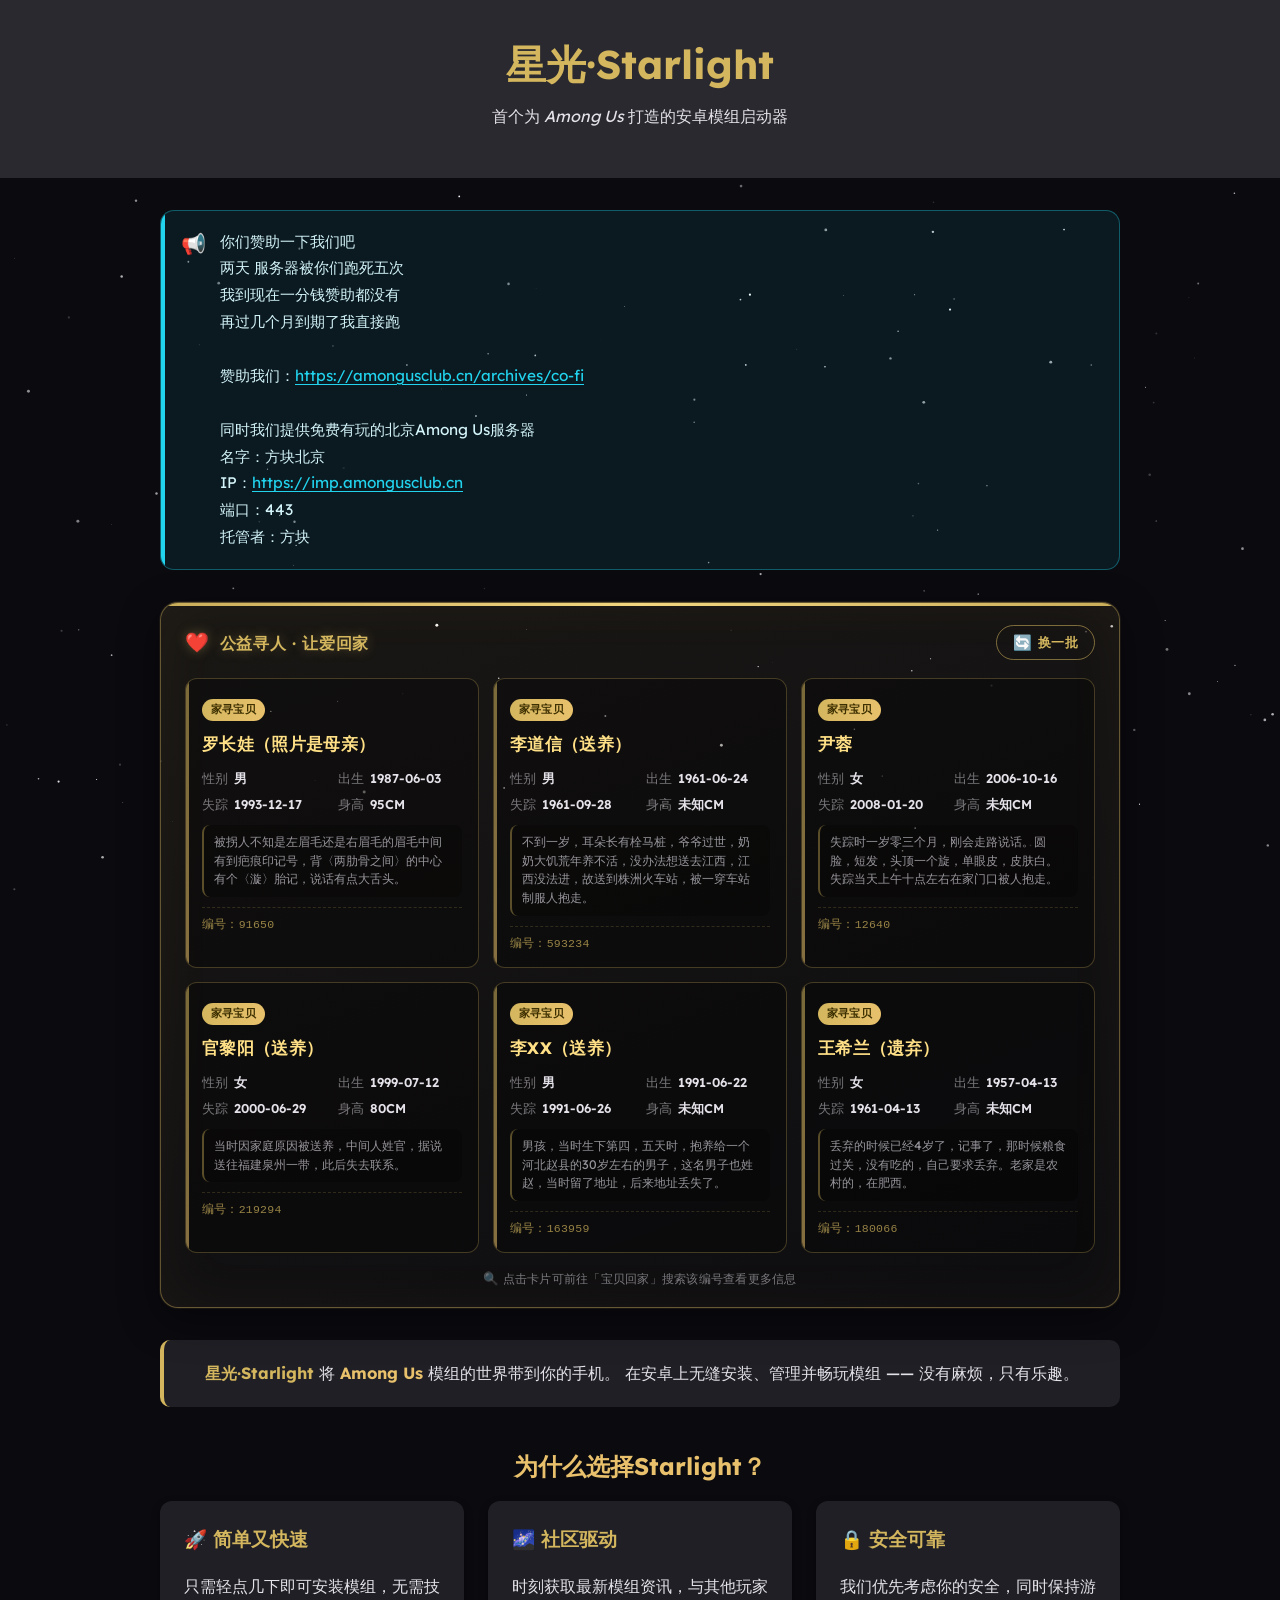
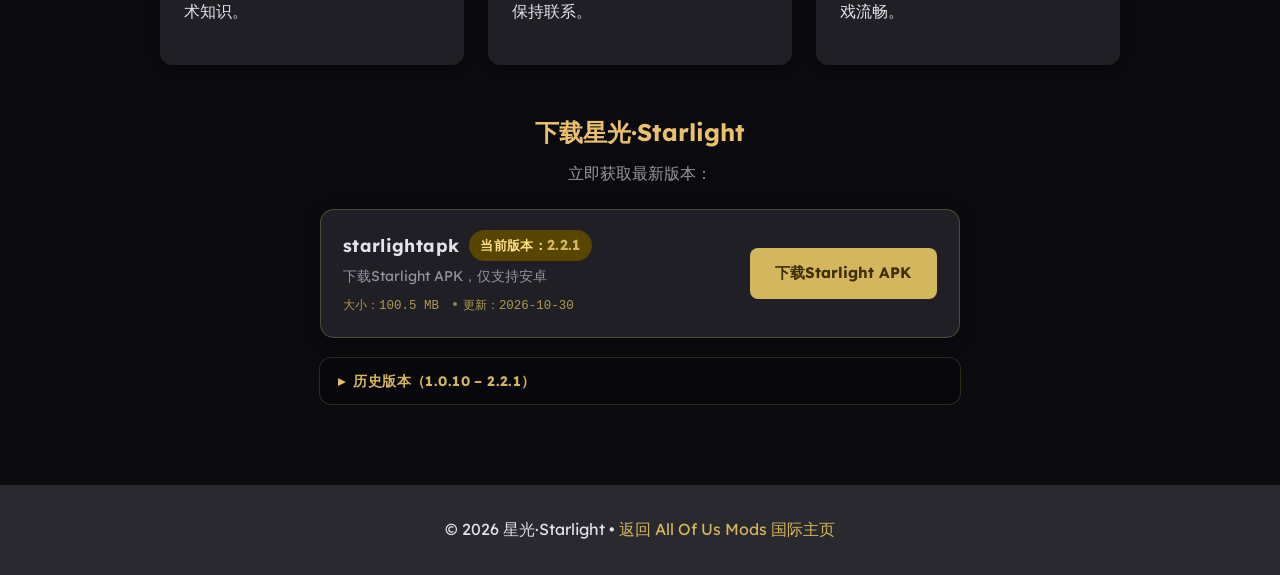
==== docs/index.html @ b29936f2 "Add Starlight CN site for GitHub Pages 静态复刻 starlight.amongusclub.cn 首页：星空背景、公告、公益寻人、 特性介绍、下载区与赞助弹窗。" ====
<!DOCTYPE html>
<html lang="zh">
<head>
<meta charset="UTF-8">
<meta name="viewport" content="width=device-width, initial-scale=1.0">
<title>星光中国·Starlight - Among Us 模组启动器</title>
<link rel="icon" type="image/png" href="favicon.png">
<link rel="stylesheet" href="starlight.css">
</head>
<body>
<canvas id="stars-canvas"></canvas>

<header class="header">
    <h1>星光·Starlight</h1>
    <p class="tagline">首个为 <em>Among Us</em> 打造的安卓模组启动器</p>
</header>

<main class="container">

    <div class="announcement announcement-info" role="status"><div class="announcement-icon">📢</div><div class="announcement-body">你们赞助一下我们吧<br />
两天 服务器被你们跑死五次<br />
我到现在一分钱赞助都没有<br />
再过几个月到期了我直接跑<br />
<br />
赞助我们：<a href="https://amongusclub.cn/archives/co-fi" target="_blank" rel="noopener">https://amongusclub.cn/archives/co-fi</a><br />
<br />
同时我们提供免费有玩的北京Among Us服务器<br />
名字：方块北京<br />
IP：<a href="https://imp.amongusclub.cn" target="_blank" rel="noopener">https://imp.amongusclub.cn</a><br />
端口：443<br />
托管者：方块</div></div>

    <!-- ===== 公益寻人启事 ===== -->
    <div class="missing-people-section">
        <div class="missing-people-head">
            <div class="missing-people-label">
                <span class="missing-people-heart">❤️</span>
                公益寻人 · 让爱回家
            </div>
            <button type="button" class="missing-refresh-btn" id="missing-refresh">
                <span class="icon">🔄</span>
                <span>换一批</span>
            </button>
        </div>
        <div class="missing-people-grid" id="missing-grid">
            <a class="missing-person-card" href="https://so.baobeihuijia.com/bbhj/search.html?keyword=91650"
               target="_blank" rel="noopener" data-id="91650">
                <div class="person-cat">家寻宝贝</div>
                <div class="person-name">罗长娃（照片是母亲）</div>
                <div class="person-rows">
                    <div class="person-row"><span>性别</span><strong>男</strong></div>
                    <div class="person-row"><span>出生</span><strong>1987-06-03</strong></div>
                    <div class="person-row"><span>失踪</span><strong>1993-12-17</strong></div>
                    <div class="person-row"><span>身高</span><strong>95CM</strong></div>
                </div>
                <div class="person-desc">被拐人不知是左眉毛还是右眉毛的眉毛中间有到疤痕印记号，背〈两肋骨之间〉的中心有个〈漩〉胎记，说话有点大舌头。</div>
                <div class="person-id">编号：91650</div>
            </a>
            <a class="missing-person-card" href="https://so.baobeihuijia.com/bbhj/search.html?keyword=593234"
               target="_blank" rel="noopener" data-id="593234">
                <div class="person-cat">家寻宝贝</div>
                <div class="person-name">李道信（送养）</div>
                <div class="person-rows">
                    <div class="person-row"><span>性别</span><strong>男</strong></div>
                    <div class="person-row"><span>出生</span><strong>1961-06-24</strong></div>
                    <div class="person-row"><span>失踪</span><strong>1961-09-28</strong></div>
                    <div class="person-row"><span>身高</span><strong>未知CM</strong></div>
                </div>
                <div class="person-desc">不到一岁，耳朵长有栓马桩，爷爷过世，奶奶大饥荒年养不活，没办法想送去江西，江西没法进，故送到株洲火车站，被一穿车站制服人抱走。</div>
                <div class="person-id">编号：593234</div>
            </a>
            <a class="missing-person-card" href="https://so.baobeihuijia.com/bbhj/search.html?keyword=12640"
               target="_blank" rel="noopener" data-id="12640">
                <div class="person-cat">家寻宝贝</div>
                <div class="person-name">尹蓉</div>
                <div class="person-rows">
                    <div class="person-row"><span>性别</span><strong>女</strong></div>
                    <div class="person-row"><span>出生</span><strong>2006-10-16</strong></div>
                    <div class="person-row"><span>失踪</span><strong>2008-01-20</strong></div>
                    <div class="person-row"><span>身高</span><strong>未知CM</strong></div>
                </div>
                <div class="person-desc">失踪时一岁零三个月，刚会走路说话。圆脸，短发，头顶一个旋，单眼皮，皮肤白。失踪当天上午十点左右在家门口被人抱走。</div>
                <div class="person-id">编号：12640</div>
            </a>
            <a class="missing-person-card" href="https://so.baobeihuijia.com/bbhj/search.html?keyword=219294"
               target="_blank" rel="noopener" data-id="219294">
                <div class="person-cat">家寻宝贝</div>
                <div class="person-name">官黎阳（送养）</div>
                <div class="person-rows">
                    <div class="person-row"><span>性别</span><strong>女</strong></div>
                    <div class="person-row"><span>出生</span><strong>1999-07-12</strong></div>
                    <div class="person-row"><span>失踪</span><strong>2000-06-29</strong></div>
                    <div class="person-row"><span>身高</span><strong>80CM</strong></div>
                </div>
                <div class="person-desc">当时因家庭原因被送养，中间人姓官，据说送往福建泉州一带，此后失去联系。</div>
                <div class="person-id">编号：219294</div>
            </a>
            <a class="missing-person-card" href="https://so.baobeihuijia.com/bbhj/search.html?keyword=163959"
               target="_blank" rel="noopener" data-id="163959">
                <div class="person-cat">家寻宝贝</div>
                <div class="person-name">李XX（送养）</div>
                <div class="person-rows">
                    <div class="person-row"><span>性别</span><strong>男</strong></div>
                    <div class="person-row"><span>出生</span><strong>1991-06-22</strong></div>
                    <div class="person-row"><span>失踪</span><strong>1991-06-26</strong></div>
                    <div class="person-row"><span>身高</span><strong>未知CM</strong></div>
                </div>
                <div class="person-desc">男孩，当时生下第四，五天时，抱养给一个河北赵县的30岁左右的男子，这名男子也姓赵，当时留了地址，后来地址丢失了。</div>
                <div class="person-id">编号：163959</div>
            </a>
            <a class="missing-person-card" href="https://so.baobeihuijia.com/bbhj/search.html?keyword=180066"
               target="_blank" rel="noopener" data-id="180066">
                <div class="person-cat">家寻宝贝</div>
                <div class="person-name">王希兰（遗弃）</div>
                <div class="person-rows">
                    <div class="person-row"><span>性别</span><strong>女</strong></div>
                    <div class="person-row"><span>出生</span><strong>1957-04-13</strong></div>
                    <div class="person-row"><span>失踪</span><strong>1961-04-13</strong></div>
                    <div class="person-row"><span>身高</span><strong>未知CM</strong></div>
                </div>
                <div class="person-desc">丢弃的时候已经4岁了，记事了，那时候粮食过关，没有吃的，自己要求丢弃。老家是农村的，在肥西。</div>
                <div class="person-id">编号：180066</div>
            </a>
        </div>
        <div class="missing-people-tip">
            🔍 点击卡片可前往「宝贝回家」搜索该编号查看更多信息
        </div>
    </div>
    <!-- ===== /公益寻人启事 ===== -->

    <section class="intro">
        <p>
            <strong>星光·Starlight</strong> 将 <em>Among Us</em> 模组的世界带到你的手机。
            在安卓上无缝安装、管理并畅玩模组 —— 没有麻烦，只有乐趣。
        </p>
    </section>

    <section class="features">
        <h2>为什么选择Starlight？</h2>
        <div class="feature-grid">
            <div class="feature-card">
                <h3>🚀 简单又快速</h3>
                <p>只需轻点几下即可安装模组，无需技术知识。</p>
            </div>
            <div class="feature-card">
                <h3>🌌 社区驱动</h3>
                <p>时刻获取最新模组资讯，与其他玩家保持联系。</p>
            </div>
            <div class="feature-card">
                <h3>🔒 安全可靠</h3>
                <p>我们优先考虑你的安全，同时保持游戏流畅。</p>
            </div>
        </div>
    </section>

    <section class="download">
        <h2>下载星光·Starlight</h2>
        <p class="sub">立即获取最新版本：</p>

        <div class="dl-list">
            <div class="dl-item">
                <div class="dl-info">
                    <div class="dl-title">
                        starlightapk
                        <span class="version-badge">当前版本：<strong>2.2.1</strong></span>
                    </div>
                    <div class="dl-desc">下载Starlight APK，仅支持安卓</div>
                    <div class="dl-meta">
                        <span>大小：100.5 MB</span>
                        <span>更新：2026-10-30</span>
                    </div>
                </div>
                <a class="download-btn dl-trigger"
                   href="https://github.com/BunchHanpiDev/Starlight_CN/releases/download/apks/starlight-2210.apk">
                    下载Starlight APK
                </a>
            </div>
        </div>

        <details class="dl-archive">
            <summary>历史版本（1.0.10 – 2.2.1）</summary>
            <div class="dl-archive-list">
                <a class="dl-archive-item" href="https://github.com/BunchHanpiDev/Starlight_CN/releases/download/apks/starlight-2210.apk"><span>2.2.1</span><em>100.5 MB</em></a>
                <a class="dl-archive-item" href="https://github.com/BunchHanpiDev/Starlight_CN/releases/download/apks/starlight-2200.apk"><span>2.2.0</span><em>100.5 MB</em></a>
                <a class="dl-archive-item" href="https://github.com/BunchHanpiDev/Starlight_CN/releases/download/apks/starlight-2110.apk"><span>2.1.1</span><em>100.4 MB</em></a>
                <a class="dl-archive-item" href="https://github.com/BunchHanpiDev/Starlight_CN/releases/download/apks/starlight-2100.apk"><span>2.1.0</span><em>100.4 MB</em></a>
                <a class="dl-archive-item" href="https://github.com/BunchHanpiDev/Starlight_CN/releases/download/apks/starlight-2000.apk"><span>2.0.0</span><em>99.9 MB</em></a>
                <a class="dl-archive-item" href="https://github.com/BunchHanpiDev/Starlight_CN/releases/download/apks/starlight-1630.apk"><span>1.6.3</span><em>108.2 MB</em></a>
                <a class="dl-archive-item" href="https://github.com/BunchHanpiDev/Starlight_CN/releases/download/apks/starlight-1620.apk"><span>1.6.2</span><em>107.2 MB</em></a>
                <a class="dl-archive-item" href="https://github.com/BunchHanpiDev/Starlight_CN/releases/download/apks/starlight-1610.apk"><span>1.6.1</span><em>104.3 MB</em></a>
                <a class="dl-archive-item" href="https://github.com/BunchHanpiDev/Starlight_CN/releases/download/apks/starlight-1600.apk"><span>1.6.0</span><em>104.3 MB</em></a>
                <a class="dl-archive-item" href="https://github.com/BunchHanpiDev/Starlight_CN/releases/download/apks/starlight-1010.apk"><span>1.0.10</span><em>90.2 MB</em></a>
            </div>
        </details>
    </section>
</main>

<footer class="footer">
    <p>&copy; 2026 星光·Starlight &bull; <a href="/index.html">返回 All Of Us Mods 国际主页</a></p>
</footer>

<!-- ===== 下载赞助弹窗 ===== -->
<div class="dl-modal-overlay" id="dl-modal" role="dialog" aria-modal="true" aria-labelledby="dl-modal-title">
    <div class="dl-modal">
        <div class="dl-modal-head">
            <span class="dl-modal-icon">❤️</span>
            <strong id="dl-modal-title">支持星光 · Starlight</strong>
        </div>
        <div class="dl-modal-body">
            <p>我们是全球首个提供 <strong>Starlight 国内不限速不限量下载链接</strong>的网站。</p>
            <p>为了维持服务的稳定和持续运行，希望您能贡献一份微薄之力！</p>
            <p class="dl-modal-sponsor">
                👉 <a href="https://amongusclub.cn/archives/co-fi"
                      target="_blank" rel="noopener">赞助我们</a>
            </p>
            <p class="dl-modal-bless">每一分每一毛赞助都会成为我们稳定前行的动力！</p>
        </div>
        <div class="dl-modal-actions">
            <button type="button" class="dl-modal-btn primary" id="dl-modal-continue">
                ✓ 继续下载
            </button>
            <a class="dl-modal-btn sponsor"
               href="https://amongusclub.cn/archives/co-fi"
               target="_blank" rel="noopener" id="dl-modal-sponsor">
                ❤ 赞助我们
            </a>
        </div>
    </div>
</div>

<script>
/* ===== 星空背景动画 ===== */
(function () {
    var canvas = document.getElementById('stars-canvas');
    var ctx = canvas.getContext('2d');
    var stars = [];
    var N = 180;
    function resize() {
        canvas.width = window.innerWidth;
        canvas.height = window.innerHeight;
    }
    for (var i = 0; i < N; i++) {
        stars.push({
            x: Math.random(), y: Math.random(),
            r: Math.random() * 1.3 + 0.2,
            speed: Math.random() * 0.00008 + 0.00002,
            base: Math.random() * 0.5 + 0.3,
            phase: Math.random() * Math.PI * 2
        });
    }
    var t = 0;
    function draw() {
        t += 0.02;
        ctx.clearRect(0, 0, canvas.width, canvas.height);
        for (var j = 0; j < stars.length; j++) {
            var s = stars[j];
            var opacity = s.base + 0.25 * Math.sin(t + s.phase);
            ctx.beginPath();
            ctx.arc(s.x * canvas.width, s.y * canvas.height, s.r, 0, Math.PI * 2);
            ctx.fillStyle = 'rgba(255,255,255,' + opacity + ')';
            ctx.fill();
            s.y += s.speed;
            if (s.y > 1) { s.y = 0; s.x = Math.random(); }
        }
        requestAnimationFrame(draw);
    }
    resize();
    window.addEventListener('resize', resize);
    draw();
})();

/* ===== 下载前弹窗提示赞助 ===== */
(function () {
    var modal      = document.getElementById('dl-modal');
    var continueBtn= document.getElementById('dl-modal-continue');
    var sponsorBtn = document.getElementById('dl-modal-sponsor');
    var pending    = null;

    function openModal(url, newTab) {
        pending = { url: url, newTab: newTab };
        modal.classList.add('show');
        document.body.style.overflow = 'hidden';
    }
    function closeModal() {
        modal.classList.remove('show');
        document.body.style.overflow = '';
        pending = null;
    }
    function triggerDownload(url, newTab) {
        var a = document.createElement('a');
        a.href = url;
        a.dataset.skipConfirm = '1';
        if (newTab) a.target = '_blank';
        a.rel = 'noopener';
        document.body.appendChild(a);
        a.click();
        document.body.removeChild(a);
    }
    document.addEventListener('click', function (e) {
        if (e.ctrlKey || e.metaKey || e.shiftKey || e.button !== 0) return;
        var a = e.target.closest('a[href*="/releases/download/"]');
        if (!a) return;
        if (a.dataset.skipConfirm === '1') return;
        if (a.classList.contains('skip-confirm')) return;
        e.preventDefault();
        openModal(a.href, a.target === '_blank');
    });
    continueBtn.addEventListener('click', function () {
        if (!pending) { closeModal(); return; }
        var url = pending.url, newTab = pending.newTab;
        closeModal();
        triggerDownload(url, newTab);
    });
    sponsorBtn.addEventListener('click', function () {
        if (!pending) { closeModal(); return; }
        var url = pending.url, newTab = pending.newTab;
        setTimeout(function () {
            closeModal();
            triggerDownload(url, newTab);
        }, 120);
    });
    modal.addEventListener('click', function (e) {
        if (e.target === modal) closeModal();
    });
    document.addEventListener('keydown', function (e) {
        if (e.key === 'Escape' && modal.classList.contains('show')) closeModal();
    });
})();

/* ===== 寻人启事「换一批」 ===== */
(function () {
    var grid = document.getElementById('missing-grid');
    var btn  = document.getElementById('missing-refresh');
    if (!grid || !btn) return;

    var pool = null;

    function esc(s) {
        return String(s == null ? '' : s).replace(/[&<>"']/g, function (c) {
            return ({'&':'&amp;','<':'&lt;','>':'&gt;','"':'&quot;',"'":'&#39;'})[c];
        });
    }
    function truncate(s, n) {
        s = String(s == null ? '' : s);
        return s.length > n ? s.slice(0, n) + '…' : s;
    }
    function shuffle(arr) {
        var a = arr.slice(), n = a.length, i, j, tmp;
        for (i = n - 1; i > 0; i--) {
            j = Math.floor(Math.random() * (i + 1));
            tmp = a[i]; a[i] = a[j]; a[j] = tmp;
        }
        return a;
    }

    function render(people) {
        var html = '';
        people.forEach(function (p) {
            var pid  = p['寻亲编号'] || '';
            var link = pid
                ? 'https://so.baobeihuijia.com/bbhj/search.html?keyword=' + encodeURIComponent(pid)
                : 'https://www.baobeihuijia.com/';

            html += '<a class="missing-person-card" href="' + esc(link) + '" target="_blank" rel="noopener" data-id="' + esc(pid) + '">';
            html += '<div class="person-cat">' + esc(p['寻亲类别'] || '寻人') + '</div>';
            html += '<div class="person-name">' + esc(p['姓名'] || '不详') + '</div>';
            html += '<div class="person-rows">';
            html += '<div class="person-row"><span>性别</span><strong>' + esc(p['性别'] || '未知') + '</strong></div>';
            html += '<div class="person-row"><span>出生</span><strong>' + esc(p['出生日期'] || '未知') + '</strong></div>';
            html += '<div class="person-row"><span>失踪</span><strong>' + esc(p['失踪时间'] || '未知') + '</strong></div>';
            html += '<div class="person-row"><span>身高</span><strong>' + esc(p['失踪时身高'] || '未知') + '</strong></div>';
            html += '</div>';
            if (p['失踪者特征描述']) {
                html += '<div class="person-desc">' + esc(truncate(p['失踪者特征描述'], 60)) + '</div>';
            }
            html += '<div class="person-id">编号：' + esc(pid) + '</div>';
            html += '</a>';
        });
        grid.innerHTML = html;
    }

    function currentIds() {
        var ids = [];
        grid.querySelectorAll('.missing-person-card').forEach(function (c) {
            if (c.dataset.id) ids.push(c.dataset.id);
        });
        return ids;
    }

    function pick() {
        var shown = currentIds();
        var rest = pool.filter(function (p) {
            return shown.indexOf(String(p['寻亲编号'])) === -1;
        });
        if (rest.length < 6) rest = pool;
        return shuffle(rest).slice(0, 6);
    }

    function loadPool() {
        if (pool) return Promise.resolve(pool);
        return fetch('missing-data.json', { cache: 'no-cache' })
            .then(function (r) {
                if (!r.ok) throw new Error('HTTP ' + r.status);
                return r.json();
            })
            .then(function (data) {
                pool = Array.isArray(data) ? data : [];
                return pool;
            });
    }

    btn.addEventListener('click', function () {
        if (btn.disabled) return;
        btn.disabled = true;

        loadPool()
            .then(function (data) {
                if (!data.length) throw new Error('暂无数据');
                render(pick());
            })
            .catch(function (e) {
                alert('换一批失败：' + e.message);
            })
            .finally(function () {
                btn.disabled = false;
            });
    });
})();
</script>
</body>
</html>
---- docs/starlight.css ----
@import url("https://fonts.googleapis.com/css2?family=Lexend:wght@400;700&display=swap");

:root {
    --primary: #d3b65e;
    --onPrimary: #3c2f00;
    --primaryContainer: #574500;
    --onPrimaryContainer: #ffe086;
    --secondary: #e9c16c;
    --onSecondary: #3f2e00;
    --background: #131318;
    --onBackground: #e4e1e9;
    --surface: #131318;
    --onSurface: #e4e1e9;
    --surfaceContainer: #1f1f25;
    --surfaceContainerHigh: #2a292f;
    --outline: #979080;
}

/* 星空画布层 */
#stars-canvas {
    position: fixed;
    top: 0;
    left: 0;
    width: 100%;
    height: 100%;
    z-index: 0;
    pointer-events: none;
    background-color: #0a0a0f;
}

body {
    background-color: #0a0a0f;
    color: var(--onBackground);
    font-family: "Lexend", sans-serif;
    margin: 0;
    padding: 0;
    line-height: 1.6;
    position: relative;
    z-index: 1;
}

.header {
    text-align: center;
    padding: 2rem 1rem;
    background-color: var(--surfaceContainerHigh);
    position: relative;
    z-index: 1;
}

.header h1 {
    font-size: 2.5rem;
    color: var(--primary);
    margin: 0;
}

.tagline {
    margin-top: 0.5rem;
    color: var(--onSurface);
}

.container {
    max-width: 960px;
    margin: 0 auto;
    padding: 2rem 1rem;
    position: relative;
    z-index: 1;
}

h2 {
    color: var(--secondary);
    margin-bottom: 1rem;
    text-align: center;
}

.feature-grid {
    display: grid;
    grid-template-columns: repeat(auto-fit, minmax(250px, 1fr));
    gap: 1.5rem;
    margin-top: 1rem;
}

.feature-card {
    background-color: var(--surfaceContainer);
    padding: 1.5rem;
    border-radius: 12px;
    box-shadow: 0 4px 10px rgba(0, 0, 0, 0.3);
    transition: transform 0.2s ease;
}

.feature-card:hover {
    transform: translateY(-5px);
}

.feature-card h3 {
    color: var(--primary);
    margin-top: 0;
}

.download {
    text-align: center;
    margin: 3rem 0;
}

.download-actions {
    display: flex;
    justify-content: center;
    align-items: center;
    gap: 1rem;
    flex-wrap: wrap;
}

.download-btn {
    display: inline-block;
    padding: 1rem 2rem;
    background-color: var(--primary);
    color: var(--onPrimary);
    font-weight: bold;
    border-radius: 8px;
    text-decoration: none;
    transition: background-color 0.3s ease, transform 0.2s ease;
}

.download-btn:hover {
    background-color: var(--secondary);
    transform: scale(1.05);
}

.download-btn.disabled {
    pointer-events: none;
    opacity: 0.6;
    cursor: not-allowed;
    transform: none;
}

.community {
    margin: 3rem 0;
    text-align: center;
}

.footer {
    text-align: center;
    padding: 1rem;
    background-color: var(--surfaceContainerHigh);
    color: var(--onSurface);
    position: relative;
    z-index: 1;
}

.footer a {
    color: var(--primary);
    text-decoration: none;
}

.footer a:hover {
    text-decoration: underline;
}

.release-banner {
    width: 100%;
    margin: 0;
    padding: 24px 32px;
    background: linear-gradient(90deg, #7c3aed, #d946ef, #06b6d4, #22c55e);
    color: #ffffff;
    text-align: center;
    font-size: 1.5rem;
    font-weight: 700;
    border: none;
    border-radius: 0;
    box-shadow: 0 8px 24px rgba(0, 0, 0, 0.25);
    display: grid;
    place-items: center;
    box-sizing: border-box;
}

.release-banner p {
    margin: 0;
    display: inline-flex;
    flex-wrap: wrap;
    align-items: baseline;
    justify-content: center;
    gap: 0.5rem;
}

.release-banner strong {
    color: #ffffff;
    text-shadow: 0 0 10px rgba(255, 255, 255, 0.35);
}

#release-countdown {
    font-family: ui-monospace, SFMono-Regular, Menlo, Monaco, Consolas, "Liberation Mono", "Courier New", monospace;
    font-variant-numeric: tabular-nums;
    letter-spacing: 0.5px;
}

.release-banner.released {
    background: linear-gradient(90deg, #10b981, #22c55e, #34d399);
    box-shadow: 0 8px 24px rgba(16, 185, 129, 0.35);
}

.amongus-download-section {
    margin-top: 2.5rem;
    padding-top: 2rem;
    border-top: 2px solid var(--surfaceContainerHigh);
}

.amongus-download-section h2 {
    color: var(--secondary);
    margin-bottom: 0.5rem;
    text-align: center;
}

.version-badge {
    display: inline-block;
    background-color: var(--primaryContainer);
    color: var(--onPrimaryContainer);
    padding: 0.35rem 1rem;
    border-radius: 20px;
    font-weight: 700;
    font-size: 0.95rem;
    margin: 0.5rem 0 1.2rem;
    letter-spacing: 0.3px;
}

.version-badge strong {
    color: var(--primary);
    font-size: 1.05rem;
}

.amongus-download-btn {
    display: inline-block;
    padding: 1rem 2rem;
    background-color: #22c55e;
    color: #ffffff;
    font-weight: bold;
    border-radius: 8px;
    text-decoration: none;
    transition: background-color 0.3s ease, transform 0.2s ease, box-shadow 0.3s ease;
    box-shadow: 0 4px 14px rgba(34, 197, 94, 0.3);
    position: relative;
}

.amongus-download-btn:hover {
    background-color: #16a34a;
    transform: scale(1.05);
    box-shadow: 0 6px 20px rgba(34, 197, 94, 0.45);
}

.amongus-download-btn .file-format {
    display: block;
    font-size: 0.75rem;
    font-weight: 400;
    opacity: 0.85;
    margin-top: 2px;
    letter-spacing: 0.5px;
}

.install-notice {
    background-color: var(--surfaceContainer);
    border-left: 4px solid var(--primary);
    border-radius: 8px;
    padding: 1rem 1.25rem;
    margin: 1.5rem auto 0;
    max-width: 600px;
    text-align: left;
    font-size: 0.9rem;
    line-height: 1.7;
    color: var(--onSurface);
}

.install-notice p {
    margin: 0;
}

.install-notice strong {
    color: var(--secondary);
}

.install-notice a {
    color: var(--primary);
    font-weight: 700;
    text-decoration: underline;
    text-underline-offset: 3px;
    transition: color 0.2s ease;
}

.install-notice a:hover {
    color: var(--secondary);
    text-decoration: underline;
}

.install-notice .notice-icon {
    font-size: 1.3rem;
    margin-right: 0.35rem;
    vertical-align: -2px;
}

/* ===== 公告条 ===== */
.announcement {
    display: flex;
    gap: 14px;
    align-items: flex-start;
    border-radius: 14px;
    padding: 18px 22px 18px 20px;
    margin-bottom: 32px;
    border: 1px solid;
    position: relative;
    overflow: hidden;
    animation: announce-in .45s ease;
}
.announcement::before {
    content: "";
    position: absolute;
    left: 0;
    top: 0;
    bottom: 0;
    width: 4px;
}
.announcement-icon {
    font-size: 1.25rem;
    line-height: 1.5;
    flex-shrink: 0;
}
.announcement-body {
    font-size: .96rem;
    line-height: 1.75;
    min-width: 0;
    word-break: break-word;
}
.announcement-body a {
    text-decoration: underline;
    text-underline-offset: 3px;
    word-break: break-all;
}

.announcement-info {
    background: rgba(34, 211, 238, .08);
    border-color: rgba(34, 211, 238, .35);
    color: #d3f4fa;
}
.announcement-info::before { background: #22d3ee; }
.announcement-info a { color: #22d3ee; }

.announcement-success {
    background: rgba(34, 197, 94, .08);
    border-color: rgba(34, 197, 94, .35);
    color: #d2f5dd;
}
.announcement-success::before { background: #22c55e; }
.announcement-success a { color: #4ade80; }

.announcement-warning {
    background: rgba(250, 204, 21, .09);
    border-color: rgba(250, 204, 21, .35);
    color: #fdf3c9;
}
.announcement-warning::before { background: #facc15; }
.announcement-warning a { color: #facc15; }

.announcement-danger {
    background: rgba(239, 68, 68, .09);
    border-color: rgba(239, 68, 68, .35);
    color: #fdd5d5;
}
.announcement-danger::before { background: #ef4444; }
.announcement-danger a { color: #ff8a8a; }

@keyframes announce-in {
    from { opacity: 0; transform: translateY(-6px); }
    to   { opacity: 1; transform: translateY(0); }
}

@media (max-width: 640px) {
    .release-banner {
        padding: 16px 20px;
        font-size: 1.25rem;
        box-shadow: 0 6px 18px rgba(0, 0, 0, 0.25);
    }
    .install-notice {
        margin: 1.2rem 0.5rem 0;
        padding: 0.85rem 1rem;
        font-size: 0.85rem;
    }
    .amongus-download-btn {
        padding: 0.85rem 1.5rem;
        font-size: 0.95rem;
    }
    .version-badge {
        font-size: 0.85rem;
        padding: 0.3rem 0.8rem;
    }
}

@media (max-width: 420px) {
    .release-banner {
        padding: 12px 16px;
        font-size: 1.1rem;
    }
    .release-banner p { display: block; }
    #release-countdown { display: block; margin-top: 4px; }
}

/* ================================================ */
/* ===== 下载赞助弹窗 ===== */
/* ================================================ */
.dl-modal-overlay {
    display: none;
    position: fixed;
    inset: 0;
    z-index: 9999;
    background: rgba(10, 10, 15, .72);
    backdrop-filter: blur(6px);
    -webkit-backdrop-filter: blur(6px);
    align-items: center;
    justify-content: center;
    padding: 20px;
    animation: dl-overlay-in .22s ease;
}
.dl-modal-overlay.show { display: flex; }
@keyframes dl-overlay-in {
    from { opacity: 0; } to { opacity: 1; }
}
.dl-modal {
    position: relative;
    width: 100%;
    max-width: 460px;
    padding: 30px 30px 26px;
    border-radius: 18px;
    background:
        linear-gradient(160deg, #1a1a22 0%, #16161c 100%) padding-box,
        linear-gradient(135deg, #d3b65e 0%, #e9c16c 40%, #574500 100%) border-box;
    border: 2px solid transparent;
    box-shadow:
        0 0 0 1px rgba(211, 182, 94, .15),
        0 24px 70px rgba(0, 0, 0, .75),
        0 0 60px rgba(211, 182, 94, .12),
        inset 0 0 40px rgba(211, 182, 94, .05);
    color: var(--onBackground, #e4e1e9);
    font-family: "Lexend", sans-serif;
    overflow: hidden;
    animation: dl-modal-in .38s cubic-bezier(.16, 1, .3, 1);
}
@keyframes dl-modal-in {
    from { opacity: 0; transform: translateY(24px) scale(.94); }
    to   { opacity: 1; transform: translateY(0) scale(1); }
}
.dl-modal::before {
    content: "";
    position: absolute;
    top: 0; left: 0; right: 0;
    height: 3px;
    background: linear-gradient(90deg, #d3b65e, #ffe086, #d3b65e);
    opacity: .9;
}
.dl-modal-head {
    text-align: center;
    margin-bottom: 20px;
    padding-bottom: 16px;
    border-bottom: 1px dashed rgba(211, 182, 94, .28);
}
.dl-modal-icon {
    display: block;
    font-size: 2.2rem;
    margin-bottom: 8px;
    animation: dl-modal-pulse 1.6s ease-in-out infinite;
}
@keyframes dl-modal-pulse {
    0%, 100% { transform: scale(1); }
    50%      { transform: scale(1.18); }
}
.dl-modal-head strong {
    font-size: 1.2rem;
    color: var(--primary, #d3b65e);
    letter-spacing: .02em;
    font-weight: 700;
}
.dl-modal-body {
    font-size: .96rem;
    line-height: 1.85;
    color: var(--onSurface, #e4e1e9);
    text-align: center;
}
.dl-modal-body p { margin: 0 0 10px; }
.dl-modal-body p:last-child { margin-bottom: 0; }
.dl-modal-body strong { color: var(--secondary, #e9c16c); }
.dl-modal-sponsor {
    margin: 18px 0 !important;
    font-size: 1rem;
}
.dl-modal-sponsor a {
    display: inline-block;
    padding: 8px 22px;
    border-radius: 999px;
    background: linear-gradient(100deg, rgba(211, 182, 94, .18), rgba(233, 193, 108, .12));
    border: 1px solid rgba(211, 182, 94, .55);
    color: var(--secondary, #e9c16c) !important;
    text-decoration: none;
    font-weight: 700;
    letter-spacing: .02em;
    transition: .2s;
}
.dl-modal-sponsor a:hover {
    background: linear-gradient(100deg, rgba(211, 182, 94, .32), rgba(233, 193, 108, .22));
    transform: translateY(-1px);
    box-shadow: 0 6px 20px rgba(211, 182, 94, .3);
    color: #ffe086 !important;
}
.dl-modal-bless {
    color: rgba(228, 225, 233, .6);
    font-size: .86rem;
    font-style: italic;
    padding-top: 14px;
    border-top: 1px dashed rgba(211, 182, 94, .18);
    margin-top: 16px !important;
}
.dl-modal-actions {
    display: flex;
    gap: 14px;
    margin-top: 22px;
}
.dl-modal-btn {
    flex: 1;
    padding: 13px 18px;
    border-radius: 10px;
    font-size: .96rem;
    font-weight: 700;
    letter-spacing: .03em;
    text-align: center;
    text-decoration: none;
    cursor: pointer;
    border: none;
    transition: .2s;
    font-family: "Lexend", sans-serif;
    white-space: nowrap;
}
.dl-modal-btn.primary {
    background: linear-gradient(100deg, #d3b65e, #e9c16c);
    color: #3c2f00;
    box-shadow: 0 6px 22px rgba(211, 182, 94, .35);
}
.dl-modal-btn.primary:hover {
    background: linear-gradient(100deg, #e9c16c, #ffe086);
    transform: translateY(-2px);
    box-shadow: 0 10px 28px rgba(211, 182, 94, .5);
}
.dl-modal-btn.sponsor {
    background: transparent;
    border: 1.5px solid rgba(211, 182, 94, .55);
    color: var(--primary, #d3b65e);
}
.dl-modal-btn.sponsor:hover {
    background: rgba(211, 182, 94, .12);
    border-color: var(--secondary, #e9c16c);
    color: var(--secondary, #e9c16c);
    transform: translateY(-2px);
    box-shadow: 0 6px 20px rgba(211, 182, 94, .2);
}
@media (max-width: 480px) {
    .dl-modal { padding: 24px 20px 20px; border-radius: 14px; }
    .dl-modal-icon { font-size: 1.8rem; }
    .dl-modal-head strong { font-size: 1.08rem; }
    .dl-modal-actions { flex-direction: column; }
    .dl-modal-btn { padding: 12px 16px; }
}

/* ================================================ */
/* ===== 公益寻人启事（文字卡片网格） ===== */
/* ================================================ */
.missing-people-section {
    margin: 24px 0 30px;
    padding: 22px 24px 18px;
    background: linear-gradient(160deg, rgba(211, 182, 94, .08), rgba(211, 182, 94, .02));
    border: 1.5px solid rgba(211, 182, 94, .42);
    border-radius: 18px;
    position: relative;
    overflow: hidden;
    box-shadow:
        0 0 0 1px rgba(211, 182, 94, .08),
        0 12px 40px rgba(0, 0, 0, .35),
        inset 0 0 60px rgba(211, 182, 94, .05);
}
.missing-people-section::before {
    content: "";
    position: absolute;
    top: 0; left: 0; right: 0;
    height: 3px;
    background: linear-gradient(90deg, #d3b65e, #ffe086, #d3b65e);
    opacity: .95;
}

.missing-people-head {
    display: flex;
    align-items: center;
    justify-content: space-between;
    gap: 12px;
    margin-bottom: 18px;
    flex-wrap: wrap;
}
.missing-people-label {
    display: flex;
    align-items: center;
    gap: 10px;
    font-size: 1.02rem;
    font-weight: 700;
    color: var(--primary, #d3b65e);
    letter-spacing: .04em;
    text-shadow: 0 0 12px rgba(211, 182, 94, .35);
}
.missing-people-heart {
    font-size: 1.2rem;
    animation: missing-heart-beat 1.4s ease-in-out infinite;
}
@keyframes missing-heart-beat {
    0%, 100% { transform: scale(1); }
    25%      { transform: scale(1.22); }
    50%      { transform: scale(1.05); }
    75%      { transform: scale(1.15); }
}

.missing-refresh-btn {
    display: inline-flex;
    align-items: center;
    gap: 6px;
    padding: 7px 16px;
    border-radius: 999px;
    background: transparent;
    border: 1.5px solid rgba(211, 182, 94, .55);
    color: var(--primary, #d3b65e);
    font-size: .84rem;
    font-weight: 700;
    font-family: inherit;
    letter-spacing: .02em;
    cursor: pointer;
    transition: .2s;
    white-space: nowrap;
}
.missing-refresh-btn:hover {
    background: rgba(211, 182, 94, .15);
    border-color: var(--secondary, #e9c16c);
    color: var(--secondary, #e9c16c);
    box-shadow: 0 0 16px rgba(211, 182, 94, .3);
}
.missing-refresh-btn:disabled {
    opacity: .6;
    cursor: not-allowed;
}
.missing-refresh-btn .icon {
    display: inline-block;
    font-size: .95rem;
}
.missing-refresh-btn:disabled .icon {
    animation: missing-refresh-spin .8s linear infinite;
}
@keyframes missing-refresh-spin {
    from { transform: rotate(0); }
    to   { transform: rotate(360deg); }
}

.missing-people-grid {
    display: grid;
    grid-template-columns: repeat(3, 1fr);
    gap: 14px;
}

.missing-person-card {
    display: block;
    padding: 16px 16px 14px;
    background: rgba(0, 0, 0, .28);
    border: 1px solid rgba(211, 182, 94, .28);
    border-radius: 12px;
    text-decoration: none;
    color: var(--onSurface, #e4e1e9);
    transition: .25s;
    position: relative;
    overflow: hidden;
}
.missing-person-card::before {
    content: "";
    position: absolute;
    left: 0;
    top: 0;
    bottom: 0;
    width: 3px;
    background: linear-gradient(180deg, #d3b65e, #e9c16c);
    opacity: .55;
    transition: opacity .25s;
}
.missing-person-card:hover {
    background: rgba(211, 182, 94, .08);
    border-color: rgba(211, 182, 94, .65);
    transform: translateY(-3px);
    box-shadow:
        0 12px 28px rgba(0, 0, 0, .5),
        0 0 0 1px rgba(211, 182, 94, .5),
        0 0 22px rgba(211, 182, 94, .25);
}
.missing-person-card:hover::before {
    opacity: 1;
}

.person-cat {
    display: inline-block;
    padding: 2px 9px;
    font-size: .7rem;
    font-weight: 700;
    color: #3c2f00;
    background: linear-gradient(100deg, #d3b65e, #e9c16c);
    border-radius: 999px;
    letter-spacing: .02em;
    margin-bottom: 10px;
}
.person-name {
    font-size: 1.05rem;
    font-weight: 700;
    color: #ffe086;
    margin-bottom: 10px;
    letter-spacing: .02em;
    white-space: nowrap;
    overflow: hidden;
    text-overflow: ellipsis;
}
.person-rows {
    display: grid;
    grid-template-columns: 1fr 1fr;
    gap: 6px 12px;
    margin-bottom: 10px;
}
.person-row {
    display: flex;
    align-items: baseline;
    gap: 6px;
    font-size: .8rem;
    min-width: 0;
}
.person-row span {
    color: rgba(228, 225, 233, .5);
    flex-shrink: 0;
}
.person-row strong {
    color: var(--onSurface, #e4e1e9);
    font-weight: 600;
    white-space: nowrap;
    overflow: hidden;
    text-overflow: ellipsis;
    min-width: 0;
}
.person-desc {
    font-size: .78rem;
    line-height: 1.5;
    color: rgba(228, 225, 233, .65);
    padding: 8px 10px;
    background: rgba(0, 0, 0, .25);
    border-radius: 8px;
    margin-bottom: 10px;
    border-left: 2px solid rgba(211, 182, 94, .4);
}
.person-id {
    font-size: .72rem;
    color: rgba(211, 182, 94, .7);
    font-family: ui-monospace, SFMono-Regular, Menlo, monospace;
    letter-spacing: .02em;
    padding-top: 8px;
    border-top: 1px dashed rgba(211, 182, 94, .18);
}

.missing-people-tip {
    text-align: center;
    margin-top: 16px;
    font-size: .78rem;
    color: rgba(228, 225, 233, .5);
    letter-spacing: .02em;
}
.missing-people-fallback {
    text-align: center;
    color: var(--onSurface, #e4e1e9);
    font-size: .9rem;
}
.missing-people-fallback p { margin: 6px 0 10px; }
.missing-people-fallback a {
    color: var(--primary, #d3b65e);
    text-decoration: underline;
}

@media (max-width: 780px) {
    .missing-people-grid { grid-template-columns: repeat(2, 1fr); }
}
@media (max-width: 520px) {
    .missing-people-section {
        padding: 16px 14px 14px;
        border-radius: 14px;
    }
    .missing-people-grid {
        grid-template-columns: 1fr;
        gap: 10px;
    }
    .missing-people-label { font-size: .9rem; }
    .missing-refresh-btn { padding: 5px 12px; font-size: .76rem; }
    .person-name { font-size: .98rem; }
    .person-rows { grid-template-columns: 1fr 1fr; gap: 4px 10px; }
}
/* ================================================ */
/* ===== 镜像站补充：原站 CSS 缺失的下载区样式 ===== */
/* ================================================ */
.intro {
    margin: 2rem 0 2.5rem;
    padding: 1.25rem 1.5rem;
    background: var(--surfaceContainer);
    border-left: 4px solid var(--primary);
    border-radius: 10px;
    text-align: center;
}
.intro p { margin: 0; font-size: 1.02rem; }
.intro strong { color: var(--primary); }
.intro em { color: var(--secondary); font-style: normal; font-weight: 700; }

.sub {
    color: rgba(228, 225, 233, .65);
    margin: -0.4rem 0 0;
}

.dl-list {
    max-width: 640px;
    margin: 1.4rem auto 0;
    display: flex;
    flex-direction: column;
    gap: 14px;
}

.dl-item {
    display: flex;
    align-items: center;
    justify-content: space-between;
    gap: 18px;
    flex-wrap: wrap;
    padding: 20px 22px;
    background: var(--surfaceContainer);
    border: 1px solid rgba(211, 182, 94, .28);
    border-radius: 14px;
    text-align: left;
    box-shadow: 0 4px 16px rgba(0, 0, 0, .28);
    transition: border-color .25s, box-shadow .25s, transform .25s;
}
.dl-item:hover {
    border-color: rgba(211, 182, 94, .6);
    box-shadow: 0 10px 30px rgba(0, 0, 0, .45), 0 0 20px rgba(211, 182, 94, .16);
    transform: translateY(-2px);
}

.dl-info { min-width: 0; flex: 1 1 240px; }

.dl-title {
    font-size: 1.1rem;
    font-weight: 700;
    color: var(--onSurface);
    letter-spacing: .02em;
    display: flex;
    align-items: center;
    gap: 10px;
    flex-wrap: wrap;
}
.dl-title .version-badge {
    margin: 0;
    font-size: .8rem;
    padding: .25rem .7rem;
}
.dl-title .version-badge strong { font-size: .9rem; }

.dl-desc {
    font-size: .88rem;
    color: rgba(228, 225, 233, .6);
    margin-top: 4px;
}

.dl-meta {
    display: flex;
    flex-wrap: wrap;
    gap: 6px 14px;
    margin-top: 10px;
    font-size: .78rem;
    color: rgba(211, 182, 94, .8);
    font-family: ui-monospace, SFMono-Regular, Menlo, Monaco, Consolas, monospace;
}
.dl-meta span::before {
    content: "";
    display: inline-block;
    width: 4px;
    height: 4px;
    margin-right: 6px;
    border-radius: 50%;
    background: rgba(211, 182, 94, .65);
    vertical-align: 3px;
}
.dl-meta span:first-child::before { display: none; }

.dl-item .download-btn {
    flex: 0 0 auto;
    padding: .85rem 1.6rem;
    font-size: .95rem;
    white-space: nowrap;
}

.dl-archive {
    max-width: 640px;
    margin: 1.2rem auto 0;
    border: 1px solid rgba(211, 182, 94, .2);
    border-radius: 12px;
    background: rgba(0, 0, 0, .18);
    overflow: hidden;
    text-align: left;
}
.dl-archive > summary {
    cursor: pointer;
    list-style: none;
    padding: 12px 18px;
    font-size: .86rem;
    font-weight: 700;
    color: var(--primary);
    letter-spacing: .03em;
    user-select: none;
}
.dl-archive > summary::-webkit-details-marker { display: none; }
.dl-archive > summary::before {
    content: "▸";
    display: inline-block;
    margin-right: 8px;
    transition: transform .2s;
    color: var(--secondary);
}
.dl-archive[open] > summary::before { transform: rotate(90deg); }
.dl-archive > summary:hover { color: var(--secondary); }

.dl-archive-list {
    display: grid;
    grid-template-columns: repeat(auto-fill, minmax(150px, 1fr));
    gap: 2px 8px;
    padding: 4px 14px 14px;
}
.dl-archive-item {
    display: flex;
    align-items: baseline;
    justify-content: space-between;
    gap: 8px;
    padding: 8px 10px;
    border-radius: 8px;
    text-decoration: none;
    color: var(--onSurface);
    font-size: .85rem;
    transition: background .2s, color .2s;
}
.dl-archive-item span { font-weight: 700; }
.dl-archive-item em {
    font-style: normal;
    font-size: .72rem;
    color: rgba(228, 225, 233, .45);
    font-family: ui-monospace, SFMono-Regular, Menlo, Monaco, Consolas, monospace;
}
.dl-archive-item:hover {
    background: rgba(211, 182, 94, .12);
    color: var(--secondary);
}

@media (max-width: 560px) {
    .dl-item { padding: 16px 16px; gap: 14px; }
    .dl-item .download-btn { width: 100%; text-align: center; }
    .intro { padding: 1rem 1.1rem; margin: 1.6rem 0 2rem; }
}
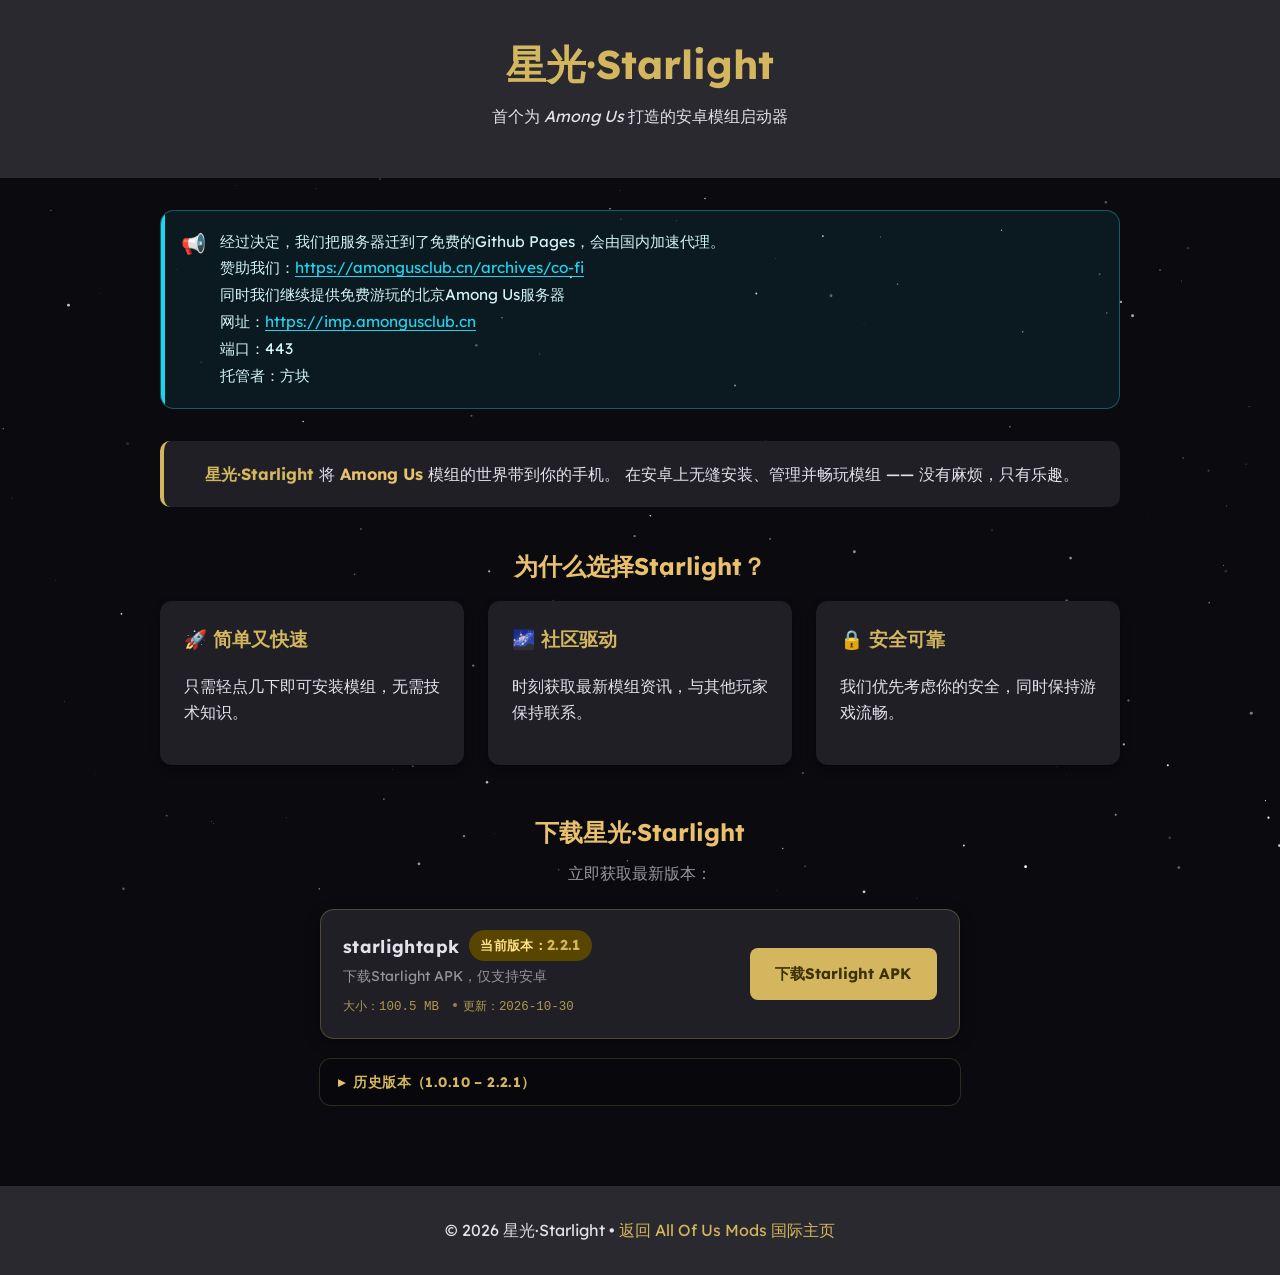
==== commit 40145d33: "更新公告文案，移除公益寻人区块 - 公告改为迁移到 GitHub Pages 的说明，含赞助与北京服务器信息 - 删除公益寻人区块，连带清理其 CSS、JS 与 missing-data.json -" ====
--- a/docs/index.html
+++ b/docs/index.html
@@ -17,116 +17,12 @@
 
 <main class="container">
 
-    <div class="announcement announcement-info" role="status"><div class="announcement-icon">📢</div><div class="announcement-body">你们赞助一下我们吧<br />
-两天 服务器被你们跑死五次<br />
-我到现在一分钱赞助都没有<br />
-再过几个月到期了我直接跑<br />
-<br />
+    <div class="announcement announcement-info" role="status"><div class="announcement-icon">📢</div><div class="announcement-body">经过决定，我们把服务器迁到了免费的Github Pages，会由国内加速代理。<br />
 赞助我们：<a href="https://amongusclub.cn/archives/co-fi" target="_blank" rel="noopener">https://amongusclub.cn/archives/co-fi</a><br />
-<br />
-同时我们提供免费有玩的北京Among Us服务器<br />
-名字：方块北京<br />
-IP：<a href="https://imp.amongusclub.cn" target="_blank" rel="noopener">https://imp.amongusclub.cn</a><br />
+同时我们继续提供免费游玩的北京Among Us服务器<br />
+网址：<a href="https://imp.amongusclub.cn" target="_blank" rel="noopener">https://imp.amongusclub.cn</a><br />
 端口：443<br />
 托管者：方块</div></div>
-
-    <!-- ===== 公益寻人启事 ===== -->
-    <div class="missing-people-section">
-        <div class="missing-people-head">
-            <div class="missing-people-label">
-                <span class="missing-people-heart">❤️</span>
-                公益寻人 · 让爱回家
-            </div>
-            <button type="button" class="missing-refresh-btn" id="missing-refresh">
-                <span class="icon">🔄</span>
-                <span>换一批</span>
-            </button>
-        </div>
-        <div class="missing-people-grid" id="missing-grid">
-            <a class="missing-person-card" href="https://so.baobeihuijia.com/bbhj/search.html?keyword=91650"
-               target="_blank" rel="noopener" data-id="91650">
-                <div class="person-cat">家寻宝贝</div>
-                <div class="person-name">罗长娃（照片是母亲）</div>
-                <div class="person-rows">
-                    <div class="person-row"><span>性别</span><strong>男</strong></div>
-                    <div class="person-row"><span>出生</span><strong>1987-06-03</strong></div>
-                    <div class="person-row"><span>失踪</span><strong>1993-12-17</strong></div>
-                    <div class="person-row"><span>身高</span><strong>95CM</strong></div>
-                </div>
-                <div class="person-desc">被拐人不知是左眉毛还是右眉毛的眉毛中间有到疤痕印记号，背〈两肋骨之间〉的中心有个〈漩〉胎记，说话有点大舌头。</div>
-                <div class="person-id">编号：91650</div>
-            </a>
-            <a class="missing-person-card" href="https://so.baobeihuijia.com/bbhj/search.html?keyword=593234"
-               target="_blank" rel="noopener" data-id="593234">
-                <div class="person-cat">家寻宝贝</div>
-                <div class="person-name">李道信（送养）</div>
-                <div class="person-rows">
-                    <div class="person-row"><span>性别</span><strong>男</strong></div>
-                    <div class="person-row"><span>出生</span><strong>1961-06-24</strong></div>
-                    <div class="person-row"><span>失踪</span><strong>1961-09-28</strong></div>
-                    <div class="person-row"><span>身高</span><strong>未知CM</strong></div>
-                </div>
-                <div class="person-desc">不到一岁，耳朵长有栓马桩，爷爷过世，奶奶大饥荒年养不活，没办法想送去江西，江西没法进，故送到株洲火车站，被一穿车站制服人抱走。</div>
-                <div class="person-id">编号：593234</div>
-            </a>
-            <a class="missing-person-card" href="https://so.baobeihuijia.com/bbhj/search.html?keyword=12640"
-               target="_blank" rel="noopener" data-id="12640">
-                <div class="person-cat">家寻宝贝</div>
-                <div class="person-name">尹蓉</div>
-                <div class="person-rows">
-                    <div class="person-row"><span>性别</span><strong>女</strong></div>
-                    <div class="person-row"><span>出生</span><strong>2006-10-16</strong></div>
-                    <div class="person-row"><span>失踪</span><strong>2008-01-20</strong></div>
-                    <div class="person-row"><span>身高</span><strong>未知CM</strong></div>
-                </div>
-                <div class="person-desc">失踪时一岁零三个月，刚会走路说话。圆脸，短发，头顶一个旋，单眼皮，皮肤白。失踪当天上午十点左右在家门口被人抱走。</div>
-                <div class="person-id">编号：12640</div>
-            </a>
-            <a class="missing-person-card" href="https://so.baobeihuijia.com/bbhj/search.html?keyword=219294"
-               target="_blank" rel="noopener" data-id="219294">
-                <div class="person-cat">家寻宝贝</div>
-                <div class="person-name">官黎阳（送养）</div>
-                <div class="person-rows">
-                    <div class="person-row"><span>性别</span><strong>女</strong></div>
-                    <div class="person-row"><span>出生</span><strong>1999-07-12</strong></div>
-                    <div class="person-row"><span>失踪</span><strong>2000-06-29</strong></div>
-                    <div class="person-row"><span>身高</span><strong>80CM</strong></div>
-                </div>
-                <div class="person-desc">当时因家庭原因被送养，中间人姓官，据说送往福建泉州一带，此后失去联系。</div>
-                <div class="person-id">编号：219294</div>
-            </a>
-            <a class="missing-person-card" href="https://so.baobeihuijia.com/bbhj/search.html?keyword=163959"
-               target="_blank" rel="noopener" data-id="163959">
-                <div class="person-cat">家寻宝贝</div>
-                <div class="person-name">李XX（送养）</div>
-                <div class="person-rows">
-                    <div class="person-row"><span>性别</span><strong>男</strong></div>
-                    <div class="person-row"><span>出生</span><strong>1991-06-22</strong></div>
-                    <div class="person-row"><span>失踪</span><strong>1991-06-26</strong></div>
-                    <div class="person-row"><span>身高</span><strong>未知CM</strong></div>
-                </div>
-                <div class="person-desc">男孩，当时生下第四，五天时，抱养给一个河北赵县的30岁左右的男子，这名男子也姓赵，当时留了地址，后来地址丢失了。</div>
-                <div class="person-id">编号：163959</div>
-            </a>
-            <a class="missing-person-card" href="https://so.baobeihuijia.com/bbhj/search.html?keyword=180066"
-               target="_blank" rel="noopener" data-id="180066">
-                <div class="person-cat">家寻宝贝</div>
-                <div class="person-name">王希兰（遗弃）</div>
-                <div class="person-rows">
-                    <div class="person-row"><span>性别</span><strong>女</strong></div>
-                    <div class="person-row"><span>出生</span><strong>1957-04-13</strong></div>
-                    <div class="person-row"><span>失踪</span><strong>1961-04-13</strong></div>
-                    <div class="person-row"><span>身高</span><strong>未知CM</strong></div>
-                </div>
-                <div class="person-desc">丢弃的时候已经4岁了，记事了，那时候粮食过关，没有吃的，自己要求丢弃。老家是农村的，在肥西。</div>
-                <div class="person-id">编号：180066</div>
-            </a>
-        </div>
-        <div class="missing-people-tip">
-            🔍 点击卡片可前往「宝贝回家」搜索该编号查看更多信息
-        </div>
-    </div>
-    <!-- ===== /公益寻人启事 ===== -->
 
     <section class="intro">
         <p>
@@ -196,7 +92,7 @@
 </main>
 
 <footer class="footer">
-    <p>&copy; 2026 星光·Starlight &bull; <a href="/index.html">返回 All Of Us Mods 国际主页</a></p>
+    <p>&copy; 2026 星光·Starlight &bull; <a href="https://allofus.dev/starlight/">返回 All Of Us Mods 国际主页</a></p>
 </footer>
 
 <!-- ===== 下载赞助弹窗 ===== -->
@@ -326,106 +222,6 @@
         if (e.key === 'Escape' && modal.classList.contains('show')) closeModal();
     });
 })();
-
-/* ===== 寻人启事「换一批」 ===== */
-(function () {
-    var grid = document.getElementById('missing-grid');
-    var btn  = document.getElementById('missing-refresh');
-    if (!grid || !btn) return;
-
-    var pool = null;
-
-    function esc(s) {
-        return String(s == null ? '' : s).replace(/[&<>"']/g, function (c) {
-            return ({'&':'&amp;','<':'&lt;','>':'&gt;','"':'&quot;',"'":'&#39;'})[c];
-        });
-    }
-    function truncate(s, n) {
-        s = String(s == null ? '' : s);
-        return s.length > n ? s.slice(0, n) + '…' : s;
-    }
-    function shuffle(arr) {
-        var a = arr.slice(), n = a.length, i, j, tmp;
-        for (i = n - 1; i > 0; i--) {
-            j = Math.floor(Math.random() * (i + 1));
-            tmp = a[i]; a[i] = a[j]; a[j] = tmp;
-        }
-        return a;
-    }
-
-    function render(people) {
-        var html = '';
-        people.forEach(function (p) {
-            var pid  = p['寻亲编号'] || '';
-            var link = pid
-                ? 'https://so.baobeihuijia.com/bbhj/search.html?keyword=' + encodeURIComponent(pid)
-                : 'https://www.baobeihuijia.com/';
-
-            html += '<a class="missing-person-card" href="' + esc(link) + '" target="_blank" rel="noopener" data-id="' + esc(pid) + '">';
-            html += '<div class="person-cat">' + esc(p['寻亲类别'] || '寻人') + '</div>';
-            html += '<div class="person-name">' + esc(p['姓名'] || '不详') + '</div>';
-            html += '<div class="person-rows">';
-            html += '<div class="person-row"><span>性别</span><strong>' + esc(p['性别'] || '未知') + '</strong></div>';
-            html += '<div class="person-row"><span>出生</span><strong>' + esc(p['出生日期'] || '未知') + '</strong></div>';
-            html += '<div class="person-row"><span>失踪</span><strong>' + esc(p['失踪时间'] || '未知') + '</strong></div>';
-            html += '<div class="person-row"><span>身高</span><strong>' + esc(p['失踪时身高'] || '未知') + '</strong></div>';
-            html += '</div>';
-            if (p['失踪者特征描述']) {
-                html += '<div class="person-desc">' + esc(truncate(p['失踪者特征描述'], 60)) + '</div>';
-            }
-            html += '<div class="person-id">编号：' + esc(pid) + '</div>';
-            html += '</a>';
-        });
-        grid.innerHTML = html;
-    }
-
-    function currentIds() {
-        var ids = [];
-        grid.querySelectorAll('.missing-person-card').forEach(function (c) {
-            if (c.dataset.id) ids.push(c.dataset.id);
-        });
-        return ids;
-    }
-
-    function pick() {
-        var shown = currentIds();
-        var rest = pool.filter(function (p) {
-            return shown.indexOf(String(p['寻亲编号'])) === -1;
-        });
-        if (rest.length < 6) rest = pool;
-        return shuffle(rest).slice(0, 6);
-    }
-
-    function loadPool() {
-        if (pool) return Promise.resolve(pool);
-        return fetch('missing-data.json', { cache: 'no-cache' })
-            .then(function (r) {
-                if (!r.ok) throw new Error('HTTP ' + r.status);
-                return r.json();
-            })
-            .then(function (data) {
-                pool = Array.isArray(data) ? data : [];
-                return pool;
-            });
-    }
-
-    btn.addEventListener('click', function () {
-        if (btn.disabled) return;
-        btn.disabled = true;
-
-        loadPool()
-            .then(function (data) {
-                if (!data.length) throw new Error('暂无数据');
-                render(pick());
-            })
-            .catch(function (e) {
-                alert('换一批失败：' + e.message);
-            })
-            .finally(function () {
-                btn.disabled = false;
-            });
-    });
-})();
 </script>
 </body>
 </html>
--- a/docs/starlight.css
+++ b/docs/starlight.css
@@ -563,241 +563,6 @@
 }
 
 /* ================================================ */
-/* ===== 公益寻人启事（文字卡片网格） ===== */
-/* ================================================ */
-.missing-people-section {
-    margin: 24px 0 30px;
-    padding: 22px 24px 18px;
-    background: linear-gradient(160deg, rgba(211, 182, 94, .08), rgba(211, 182, 94, .02));
-    border: 1.5px solid rgba(211, 182, 94, .42);
-    border-radius: 18px;
-    position: relative;
-    overflow: hidden;
-    box-shadow:
-        0 0 0 1px rgba(211, 182, 94, .08),
-        0 12px 40px rgba(0, 0, 0, .35),
-        inset 0 0 60px rgba(211, 182, 94, .05);
-}
-.missing-people-section::before {
-    content: "";
-    position: absolute;
-    top: 0; left: 0; right: 0;
-    height: 3px;
-    background: linear-gradient(90deg, #d3b65e, #ffe086, #d3b65e);
-    opacity: .95;
-}
-
-.missing-people-head {
-    display: flex;
-    align-items: center;
-    justify-content: space-between;
-    gap: 12px;
-    margin-bottom: 18px;
-    flex-wrap: wrap;
-}
-.missing-people-label {
-    display: flex;
-    align-items: center;
-    gap: 10px;
-    font-size: 1.02rem;
-    font-weight: 700;
-    color: var(--primary, #d3b65e);
-    letter-spacing: .04em;
-    text-shadow: 0 0 12px rgba(211, 182, 94, .35);
-}
-.missing-people-heart {
-    font-size: 1.2rem;
-    animation: missing-heart-beat 1.4s ease-in-out infinite;
-}
-@keyframes missing-heart-beat {
-    0%, 100% { transform: scale(1); }
-    25%      { transform: scale(1.22); }
-    50%      { transform: scale(1.05); }
-    75%      { transform: scale(1.15); }
-}
-
-.missing-refresh-btn {
-    display: inline-flex;
-    align-items: center;
-    gap: 6px;
-    padding: 7px 16px;
-    border-radius: 999px;
-    background: transparent;
-    border: 1.5px solid rgba(211, 182, 94, .55);
-    color: var(--primary, #d3b65e);
-    font-size: .84rem;
-    font-weight: 700;
-    font-family: inherit;
-    letter-spacing: .02em;
-    cursor: pointer;
-    transition: .2s;
-    white-space: nowrap;
-}
-.missing-refresh-btn:hover {
-    background: rgba(211, 182, 94, .15);
-    border-color: var(--secondary, #e9c16c);
-    color: var(--secondary, #e9c16c);
-    box-shadow: 0 0 16px rgba(211, 182, 94, .3);
-}
-.missing-refresh-btn:disabled {
-    opacity: .6;
-    cursor: not-allowed;
-}
-.missing-refresh-btn .icon {
-    display: inline-block;
-    font-size: .95rem;
-}
-.missing-refresh-btn:disabled .icon {
-    animation: missing-refresh-spin .8s linear infinite;
-}
-@keyframes missing-refresh-spin {
-    from { transform: rotate(0); }
-    to   { transform: rotate(360deg); }
-}
-
-.missing-people-grid {
-    display: grid;
-    grid-template-columns: repeat(3, 1fr);
-    gap: 14px;
-}
-
-.missing-person-card {
-    display: block;
-    padding: 16px 16px 14px;
-    background: rgba(0, 0, 0, .28);
-    border: 1px solid rgba(211, 182, 94, .28);
-    border-radius: 12px;
-    text-decoration: none;
-    color: var(--onSurface, #e4e1e9);
-    transition: .25s;
-    position: relative;
-    overflow: hidden;
-}
-.missing-person-card::before {
-    content: "";
-    position: absolute;
-    left: 0;
-    top: 0;
-    bottom: 0;
-    width: 3px;
-    background: linear-gradient(180deg, #d3b65e, #e9c16c);
-    opacity: .55;
-    transition: opacity .25s;
-}
-.missing-person-card:hover {
-    background: rgba(211, 182, 94, .08);
-    border-color: rgba(211, 182, 94, .65);
-    transform: translateY(-3px);
-    box-shadow:
-        0 12px 28px rgba(0, 0, 0, .5),
-        0 0 0 1px rgba(211, 182, 94, .5),
-        0 0 22px rgba(211, 182, 94, .25);
-}
-.missing-person-card:hover::before {
-    opacity: 1;
-}
-
-.person-cat {
-    display: inline-block;
-    padding: 2px 9px;
-    font-size: .7rem;
-    font-weight: 700;
-    color: #3c2f00;
-    background: linear-gradient(100deg, #d3b65e, #e9c16c);
-    border-radius: 999px;
-    letter-spacing: .02em;
-    margin-bottom: 10px;
-}
-.person-name {
-    font-size: 1.05rem;
-    font-weight: 700;
-    color: #ffe086;
-    margin-bottom: 10px;
-    letter-spacing: .02em;
-    white-space: nowrap;
-    overflow: hidden;
-    text-overflow: ellipsis;
-}
-.person-rows {
-    display: grid;
-    grid-template-columns: 1fr 1fr;
-    gap: 6px 12px;
-    margin-bottom: 10px;
-}
-.person-row {
-    display: flex;
-    align-items: baseline;
-    gap: 6px;
-    font-size: .8rem;
-    min-width: 0;
-}
-.person-row span {
-    color: rgba(228, 225, 233, .5);
-    flex-shrink: 0;
-}
-.person-row strong {
-    color: var(--onSurface, #e4e1e9);
-    font-weight: 600;
-    white-space: nowrap;
-    overflow: hidden;
-    text-overflow: ellipsis;
-    min-width: 0;
-}
-.person-desc {
-    font-size: .78rem;
-    line-height: 1.5;
-    color: rgba(228, 225, 233, .65);
-    padding: 8px 10px;
-    background: rgba(0, 0, 0, .25);
-    border-radius: 8px;
-    margin-bottom: 10px;
-    border-left: 2px solid rgba(211, 182, 94, .4);
-}
-.person-id {
-    font-size: .72rem;
-    color: rgba(211, 182, 94, .7);
-    font-family: ui-monospace, SFMono-Regular, Menlo, monospace;
-    letter-spacing: .02em;
-    padding-top: 8px;
-    border-top: 1px dashed rgba(211, 182, 94, .18);
-}
-
-.missing-people-tip {
-    text-align: center;
-    margin-top: 16px;
-    font-size: .78rem;
-    color: rgba(228, 225, 233, .5);
-    letter-spacing: .02em;
-}
-.missing-people-fallback {
-    text-align: center;
-    color: var(--onSurface, #e4e1e9);
-    font-size: .9rem;
-}
-.missing-people-fallback p { margin: 6px 0 10px; }
-.missing-people-fallback a {
-    color: var(--primary, #d3b65e);
-    text-decoration: underline;
-}
-
-@media (max-width: 780px) {
-    .missing-people-grid { grid-template-columns: repeat(2, 1fr); }
-}
-@media (max-width: 520px) {
-    .missing-people-section {
-        padding: 16px 14px 14px;
-        border-radius: 14px;
-    }
-    .missing-people-grid {
-        grid-template-columns: 1fr;
-        gap: 10px;
-    }
-    .missing-people-label { font-size: .9rem; }
-    .missing-refresh-btn { padding: 5px 12px; font-size: .76rem; }
-    .person-name { font-size: .98rem; }
-    .person-rows { grid-template-columns: 1fr 1fr; gap: 4px 10px; }
-}
-/* ================================================ */
 /* ===== 镜像站补充：原站 CSS 缺失的下载区样式 ===== */
 /* ================================================ */
 .intro {
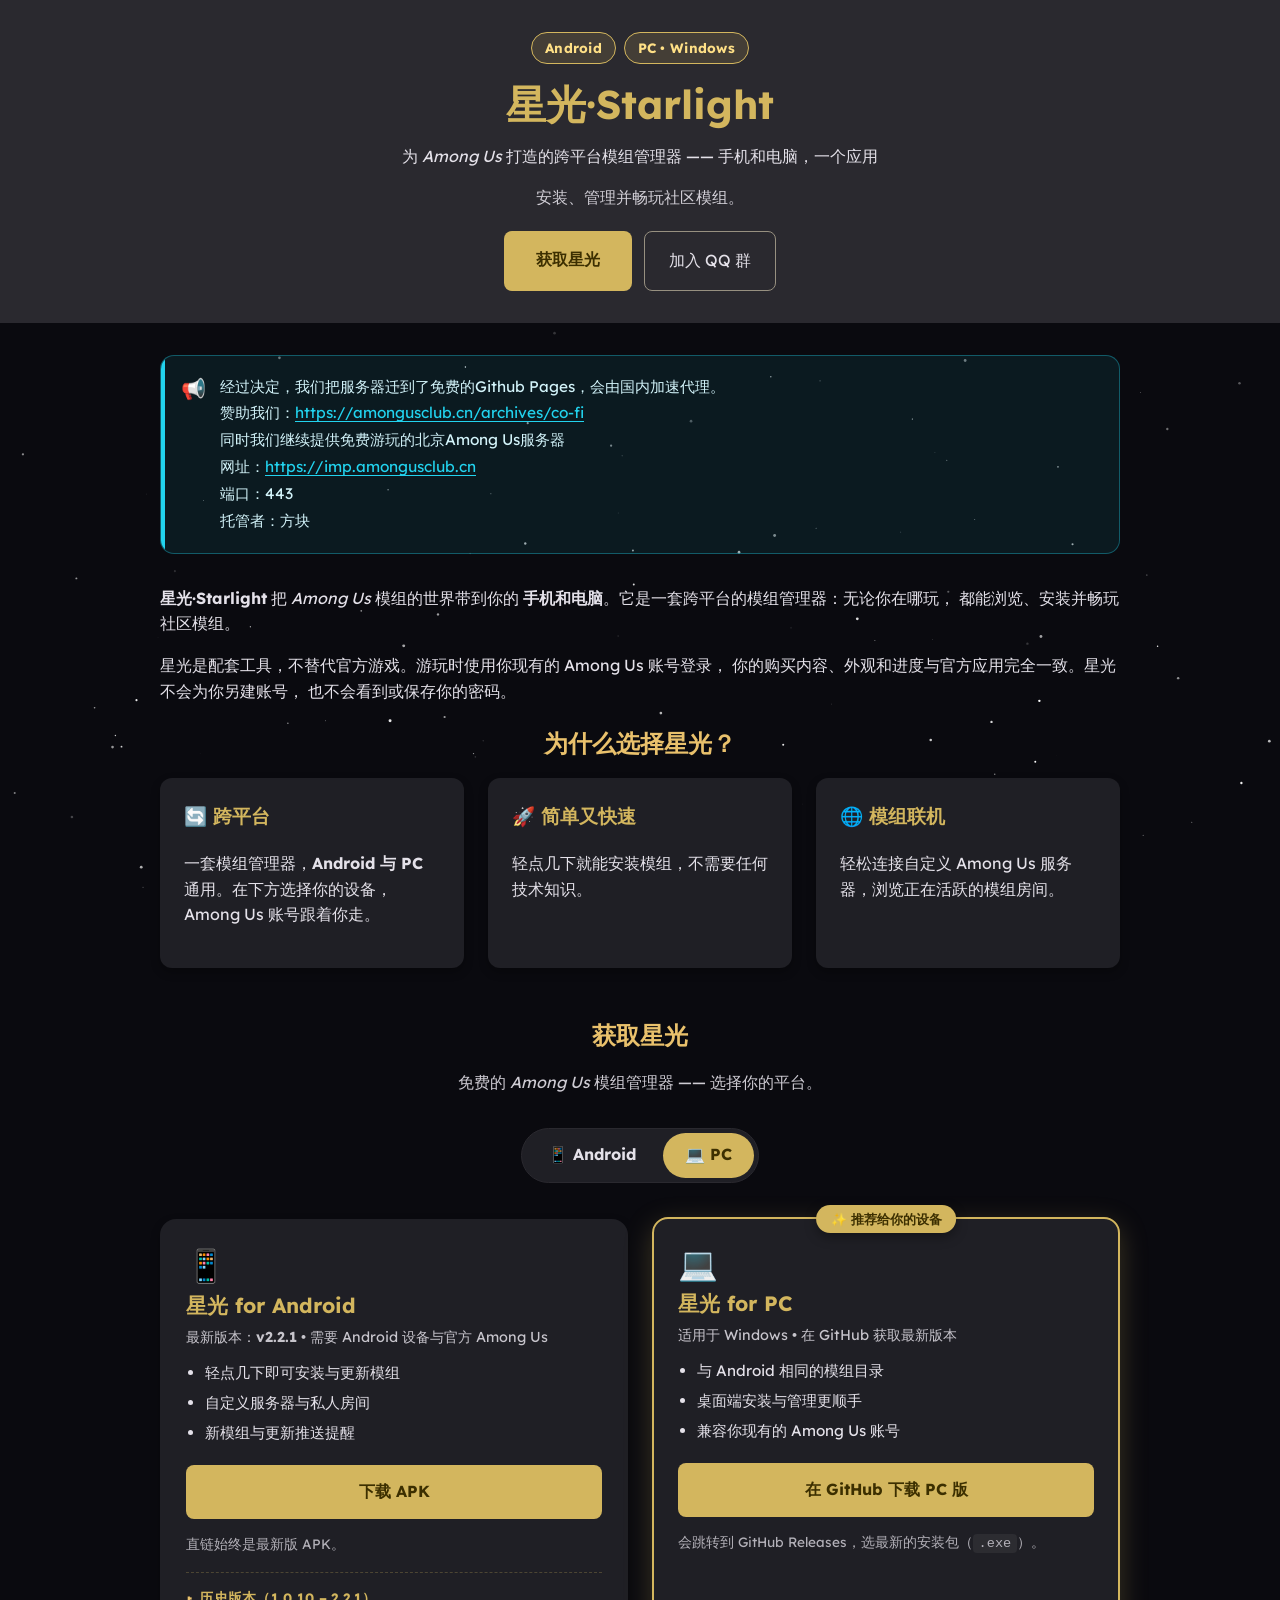
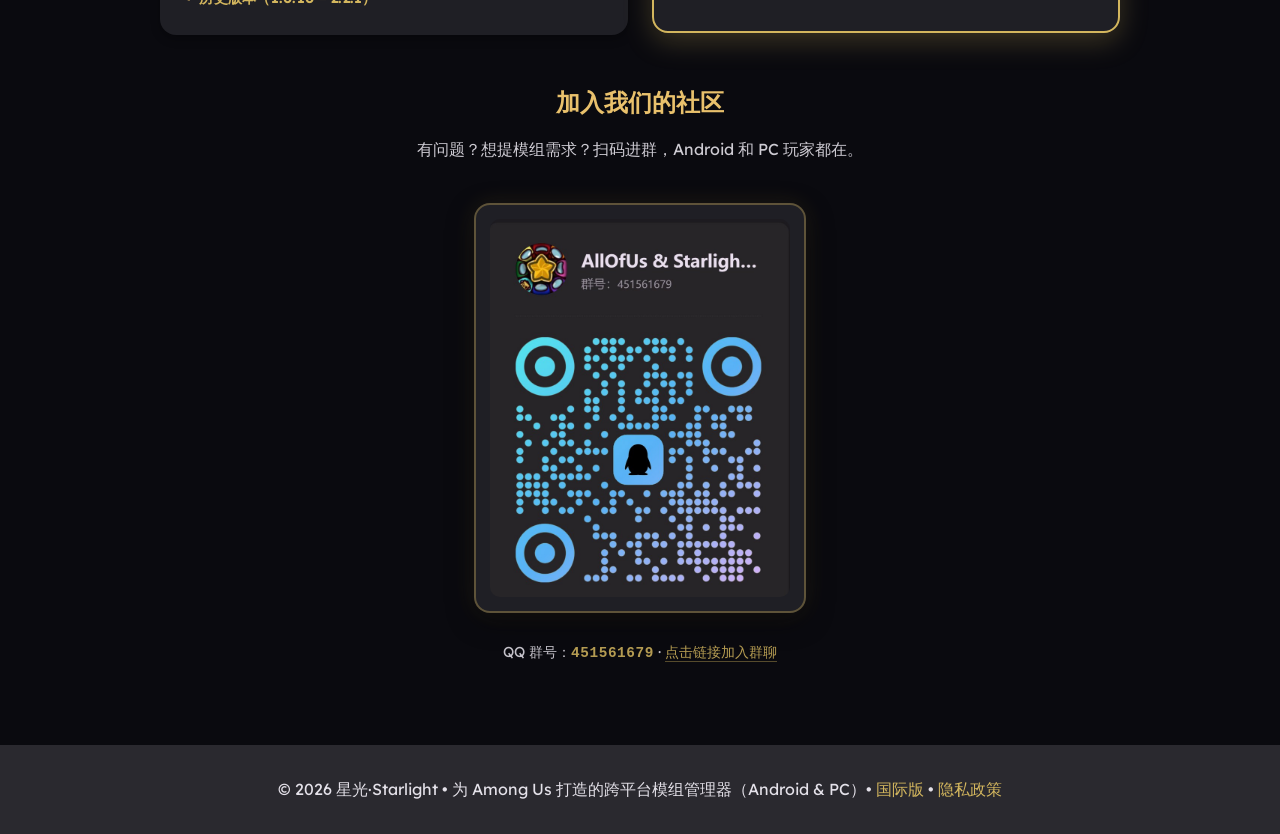
==== commit 29f7374b: "按国际站结构重构首页，新增隐私政策 - 首页改为参考页布局：平台标签、CTA、Android/PC 双下载卡、平台自动识别 - Android 只保留 APK 直链，新增历史版本折叠列表（10 个版本" ====
--- a/docs/index.html
+++ b/docs/index.html
@@ -1,227 +1,256 @@
 <!DOCTYPE html>
-<html lang="zh">
+<html lang="zh-CN">
+
 <head>
-<meta charset="UTF-8">
-<meta name="viewport" content="width=device-width, initial-scale=1.0">
-<title>星光中国·Starlight - Among Us 模组启动器</title>
-<link rel="icon" type="image/png" href="favicon.png">
-<link rel="stylesheet" href="starlight.css">
+  <meta charset="UTF-8">
+  <meta name="viewport" content="width=device-width, initial-scale=1.0">
+  <title>星光·Starlight — Among Us 跨平台模组管理器</title>
+  <meta name="description"
+    content="星光·Starlight 是免费的 Among Us 跨平台模组管理器，支持 Android 与 PC。安装、管理并畅玩社区模组。">
+  <link rel="icon" type="image/png" href="favicon.png">
+  <link rel="stylesheet" href="starlight.css">
 </head>
+
 <body>
-<canvas id="stars-canvas"></canvas>
-
-<header class="header">
+  <canvas id="stars-canvas"></canvas>
+
+  <header class="header">
+    <div class="header-badges" aria-label="支持的平台">
+      <span class="platform-pill">Android</span>
+      <span class="platform-pill">PC • Windows</span>
+    </div>
     <h1>星光·Starlight</h1>
-    <p class="tagline">首个为 <em>Among Us</em> 打造的安卓模组启动器</p>
-</header>
-
-<main class="container">
-
-    <div class="announcement announcement-info" role="status"><div class="announcement-icon">📢</div><div class="announcement-body">经过决定，我们把服务器迁到了免费的Github Pages，会由国内加速代理。<br />
-赞助我们：<a href="https://amongusclub.cn/archives/co-fi" target="_blank" rel="noopener">https://amongusclub.cn/archives/co-fi</a><br />
-同时我们继续提供免费游玩的北京Among Us服务器<br />
-网址：<a href="https://imp.amongusclub.cn" target="_blank" rel="noopener">https://imp.amongusclub.cn</a><br />
-端口：443<br />
-托管者：方块</div></div>
+    <p class="tagline">为 <em>Among Us</em> 打造的跨平台模组管理器 —— 手机和电脑，一个应用</p>
+    <p class="header-sub">安装、管理并畅玩社区模组。</p>
+    <div class="header-cta">
+      <a href="#download" class="download-btn">获取星光</a>
+      <a href="#community" class="ghost-btn">加入 QQ 群</a>
+    </div>
+  </header>
+
+  <main class="container">
+
+    <div class="announcement announcement-info" role="status">
+      <div class="announcement-icon">📢</div>
+      <div class="announcement-body">经过决定，我们把服务器迁到了免费的Github Pages，会由国内加速代理。<br />
+        赞助我们：<a href="https://amongusclub.cn/archives/co-fi" target="_blank" rel="noopener">https://amongusclub.cn/archives/co-fi</a><br />
+        同时我们继续提供免费游玩的北京Among Us服务器<br />
+        网址：<a href="https://imp.amongusclub.cn" target="_blank" rel="noopener">https://imp.amongusclub.cn</a><br />
+        端口：443<br />
+        托管者：方块</div>
+    </div>
 
     <section class="intro">
-        <p>
-            <strong>星光·Starlight</strong> 将 <em>Among Us</em> 模组的世界带到你的手机。
-            在安卓上无缝安装、管理并畅玩模组 —— 没有麻烦，只有乐趣。
-        </p>
+      <p>
+        <strong>星光·Starlight</strong> 把 <em>Among Us</em> 模组的世界带到你的
+        <strong>手机和电脑</strong>。它是一套跨平台的模组管理器：无论你在哪玩，
+        都能浏览、安装并畅玩社区模组。
+      </p>
+      <p>
+        星光是配套工具，不替代官方游戏。游玩时使用你现有的 Among Us 账号登录，
+        你的购买内容、外观和进度与官方应用完全一致。星光不会为你另建账号，
+        也不会看到或保存你的密码。
+      </p>
     </section>
 
     <section class="features">
-        <h2>为什么选择Starlight？</h2>
-        <div class="feature-grid">
-            <div class="feature-card">
-                <h3>🚀 简单又快速</h3>
-                <p>只需轻点几下即可安装模组，无需技术知识。</p>
-            </div>
-            <div class="feature-card">
-                <h3>🌌 社区驱动</h3>
-                <p>时刻获取最新模组资讯，与其他玩家保持联系。</p>
-            </div>
-            <div class="feature-card">
-                <h3>🔒 安全可靠</h3>
-                <p>我们优先考虑你的安全，同时保持游戏流畅。</p>
-            </div>
+      <h2>为什么选择星光？</h2>
+      <div class="feature-grid">
+        <div class="feature-card">
+          <h3>🔄 跨平台</h3>
+          <p>一套模组管理器，<strong>Android 与 PC</strong> 通用。在下方选择你的设备，Among Us 账号跟着你走。</p>
         </div>
-    </section>
-
-    <section class="download">
-        <h2>下载星光·Starlight</h2>
-        <p class="sub">立即获取最新版本：</p>
-
-        <div class="dl-list">
-            <div class="dl-item">
-                <div class="dl-info">
-                    <div class="dl-title">
-                        starlightapk
-                        <span class="version-badge">当前版本：<strong>2.2.1</strong></span>
-                    </div>
-                    <div class="dl-desc">下载Starlight APK，仅支持安卓</div>
-                    <div class="dl-meta">
-                        <span>大小：100.5 MB</span>
-                        <span>更新：2026-10-30</span>
-                    </div>
-                </div>
-                <a class="download-btn dl-trigger"
-                   href="https://github.com/BunchHanpiDev/Starlight_CN/releases/download/apks/starlight-2210.apk">
-                    下载Starlight APK
-                </a>
-            </div>
+        <div class="feature-card">
+          <h3>🚀 简单又快速</h3>
+          <p>轻点几下就能安装模组，不需要任何技术知识。</p>
         </div>
-
-        <details class="dl-archive">
+        <div class="feature-card">
+          <h3>🌐 模组联机</h3>
+          <p>轻松连接自定义 Among Us 服务器，浏览正在活跃的模组房间。</p>
+        </div>
+      </div>
+    </section>
+
+    <section class="download" id="download">
+      <h2>获取星光</h2>
+      <p class="download-sub">免费的 <em>Among Us</em> 模组管理器 —— 选择你的平台。</p>
+
+      <div class="platform-toggle" role="tablist" aria-label="选择你的平台">
+        <button type="button" id="tab-android" class="platform-tab" role="tab" aria-selected="true"
+          aria-controls="panel-android">📱 Android</button>
+        <button type="button" id="tab-pc" class="platform-tab" role="tab" aria-selected="false"
+          aria-controls="panel-pc">💻 PC</button>
+      </div>
+
+      <div class="download-grid">
+        <article class="download-card" id="panel-android" role="tabpanel" aria-labelledby="tab-android"
+          data-platform="android">
+          <span class="recommended-badge" id="badge-android" hidden>✨ 推荐给你的设备</span>
+          <div class="download-icon" aria-hidden="true">📱</div>
+          <h3>星光 for Android</h3>
+          <p class="version-line">最新版本：<strong>v2.2.1</strong> • 需要 Android 设备与官方 Among Us</p>
+          <ul class="download-points">
+            <li>轻点几下即可安装与更新模组</li>
+            <li>自定义服务器与私人房间</li>
+            <li>新模组与更新推送提醒</li>
+          </ul>
+          <div class="download-actions">
+            <a class="download-btn"
+              href="https://github.com/BunchHanpiDev/Starlight_CN/releases/download/apks/starlight-2210.apk"
+              target="_blank" rel="noopener">下载 APK</a>
+          </div>
+          <p class="download-note">直链始终是最新版 APK。</p>
+          <details class="dl-archive">
             <summary>历史版本（1.0.10 – 2.2.1）</summary>
             <div class="dl-archive-list">
-                <a class="dl-archive-item" href="https://github.com/BunchHanpiDev/Starlight_CN/releases/download/apks/starlight-2210.apk"><span>2.2.1</span><em>100.5 MB</em></a>
-                <a class="dl-archive-item" href="https://github.com/BunchHanpiDev/Starlight_CN/releases/download/apks/starlight-2200.apk"><span>2.2.0</span><em>100.5 MB</em></a>
-                <a class="dl-archive-item" href="https://github.com/BunchHanpiDev/Starlight_CN/releases/download/apks/starlight-2110.apk"><span>2.1.1</span><em>100.4 MB</em></a>
-                <a class="dl-archive-item" href="https://github.com/BunchHanpiDev/Starlight_CN/releases/download/apks/starlight-2100.apk"><span>2.1.0</span><em>100.4 MB</em></a>
-                <a class="dl-archive-item" href="https://github.com/BunchHanpiDev/Starlight_CN/releases/download/apks/starlight-2000.apk"><span>2.0.0</span><em>99.9 MB</em></a>
-                <a class="dl-archive-item" href="https://github.com/BunchHanpiDev/Starlight_CN/releases/download/apks/starlight-1630.apk"><span>1.6.3</span><em>108.2 MB</em></a>
-                <a class="dl-archive-item" href="https://github.com/BunchHanpiDev/Starlight_CN/releases/download/apks/starlight-1620.apk"><span>1.6.2</span><em>107.2 MB</em></a>
-                <a class="dl-archive-item" href="https://github.com/BunchHanpiDev/Starlight_CN/releases/download/apks/starlight-1610.apk"><span>1.6.1</span><em>104.3 MB</em></a>
-                <a class="dl-archive-item" href="https://github.com/BunchHanpiDev/Starlight_CN/releases/download/apks/starlight-1600.apk"><span>1.6.0</span><em>104.3 MB</em></a>
-                <a class="dl-archive-item" href="https://github.com/BunchHanpiDev/Starlight_CN/releases/download/apks/starlight-1010.apk"><span>1.0.10</span><em>90.2 MB</em></a>
+              <a class="dl-archive-item" href="https://github.com/BunchHanpiDev/Starlight_CN/releases/download/apks/starlight-2210.apk"><span>2.2.1</span><em>100.5 MB</em></a>
+              <a class="dl-archive-item" href="https://github.com/BunchHanpiDev/Starlight_CN/releases/download/apks/starlight-2200.apk"><span>2.2.0</span><em>100.5 MB</em></a>
+              <a class="dl-archive-item" href="https://github.com/BunchHanpiDev/Starlight_CN/releases/download/apks/starlight-2110.apk"><span>2.1.1</span><em>100.4 MB</em></a>
+              <a class="dl-archive-item" href="https://github.com/BunchHanpiDev/Starlight_CN/releases/download/apks/starlight-2100.apk"><span>2.1.0</span><em>100.4 MB</em></a>
+              <a class="dl-archive-item" href="https://github.com/BunchHanpiDev/Starlight_CN/releases/download/apks/starlight-2000.apk"><span>2.0.0</span><em>99.9 MB</em></a>
+              <a class="dl-archive-item" href="https://github.com/BunchHanpiDev/Starlight_CN/releases/download/apks/starlight-1630.apk"><span>1.6.3</span><em>108.2 MB</em></a>
+              <a class="dl-archive-item" href="https://github.com/BunchHanpiDev/Starlight_CN/releases/download/apks/starlight-1620.apk"><span>1.6.2</span><em>107.2 MB</em></a>
+              <a class="dl-archive-item" href="https://github.com/BunchHanpiDev/Starlight_CN/releases/download/apks/starlight-1610.apk"><span>1.6.1</span><em>104.3 MB</em></a>
+              <a class="dl-archive-item" href="https://github.com/BunchHanpiDev/Starlight_CN/releases/download/apks/starlight-1600.apk"><span>1.6.0</span><em>104.3 MB</em></a>
+              <a class="dl-archive-item" href="https://github.com/BunchHanpiDev/Starlight_CN/releases/download/apks/starlight-1010.apk"><span>1.0.10</span><em>90.2 MB</em></a>
             </div>
-        </details>
-    </section>
-</main>
-
-<footer class="footer">
-    <p>&copy; 2026 星光·Starlight &bull; <a href="https://allofus.dev/starlight/">返回 All Of Us Mods 国际主页</a></p>
-</footer>
-
-<!-- ===== 下载赞助弹窗 ===== -->
-<div class="dl-modal-overlay" id="dl-modal" role="dialog" aria-modal="true" aria-labelledby="dl-modal-title">
-    <div class="dl-modal">
-        <div class="dl-modal-head">
-            <span class="dl-modal-icon">❤️</span>
-            <strong id="dl-modal-title">支持星光 · Starlight</strong>
-        </div>
-        <div class="dl-modal-body">
-            <p>我们是全球首个提供 <strong>Starlight 国内不限速不限量下载链接</strong>的网站。</p>
-            <p>为了维持服务的稳定和持续运行，希望您能贡献一份微薄之力！</p>
-            <p class="dl-modal-sponsor">
-                👉 <a href="https://amongusclub.cn/archives/co-fi"
-                      target="_blank" rel="noopener">赞助我们</a>
-            </p>
-            <p class="dl-modal-bless">每一分每一毛赞助都会成为我们稳定前行的动力！</p>
-        </div>
-        <div class="dl-modal-actions">
-            <button type="button" class="dl-modal-btn primary" id="dl-modal-continue">
-                ✓ 继续下载
-            </button>
-            <a class="dl-modal-btn sponsor"
-               href="https://amongusclub.cn/archives/co-fi"
-               target="_blank" rel="noopener" id="dl-modal-sponsor">
-                ❤ 赞助我们
-            </a>
-        </div>
-    </div>
-</div>
-
-<script>
-/* ===== 星空背景动画 ===== */
-(function () {
-    var canvas = document.getElementById('stars-canvas');
-    var ctx = canvas.getContext('2d');
-    var stars = [];
-    var N = 180;
-    function resize() {
+          </details>
+        </article>
+
+        <article class="download-card" id="panel-pc" role="tabpanel" aria-labelledby="tab-pc" data-platform="pc">
+          <span class="recommended-badge" id="badge-pc" hidden>✨ 推荐给你的设备</span>
+          <div class="download-icon" aria-hidden="true">💻</div>
+          <h3>星光 for PC</h3>
+          <p class="version-line">适用于 Windows • 在 GitHub 获取最新版本</p>
+          <ul class="download-points">
+            <li>与 Android 相同的模组目录</li>
+            <li>桌面端安装与管理更顺手</li>
+            <li>兼容你现有的 Among Us 账号</li>
+          </ul>
+          <div class="download-actions">
+            <a class="download-btn" href="https://github.com/All-Of-Us-Mods/Starlight-PC/releases" target="_blank"
+              rel="noopener">在 GitHub 下载 PC 版</a>
+          </div>
+          <p class="download-note">会跳转到 GitHub Releases，选最新的安装包（<code>.exe</code>）。</p>
+        </article>
+      </div>
+    </section>
+
+    <section class="community" id="community">
+      <h2>加入我们的社区</h2>
+      <p class="community-sub">有问题？想提模组需求？扫码进群，Android 和 PC 玩家都在。</p>
+      <a class="community-qr" href="https://qm.qq.com/q/2ZgZoEK5sY" target="_blank" rel="noopener" aria-label="点击链接加入群聊：AllOfUs &amp; Starlight · 中国">
+        <img src="qq-group.jpg" width="800" height="1010" alt="星光·Starlight QQ 群二维码，群号 451561679" loading="lazy">
+      </a>
+      <p class="community-hint">QQ 群号：<strong>451561679</strong> · <a href="https://qm.qq.com/q/2ZgZoEK5sY" target="_blank" rel="noopener">点击链接加入群聊</a></p>
+    </section>
+  </main>
+
+  <footer class="footer">
+    <p>
+      © 2026 星光·Starlight • 为 Among Us 打造的跨平台模组管理器（Android &amp; PC）•
+      <a href="https://allofus.dev/starlight/">国际版</a> •
+      <a href="privacy-policy.html">隐私政策</a>
+    </p>
+  </footer>
+
+  <script>
+    /* ===== 星空背景动画 ===== */
+    (function () {
+      var canvas = document.getElementById('stars-canvas');
+      var ctx = canvas.getContext('2d');
+      var stars = [];
+      var N = 180;
+      function resize() {
         canvas.width = window.innerWidth;
         canvas.height = window.innerHeight;
-    }
-    for (var i = 0; i < N; i++) {
+      }
+      for (var i = 0; i < N; i++) {
         stars.push({
-            x: Math.random(), y: Math.random(),
-            r: Math.random() * 1.3 + 0.2,
-            speed: Math.random() * 0.00008 + 0.00002,
-            base: Math.random() * 0.5 + 0.3,
-            phase: Math.random() * Math.PI * 2
+          x: Math.random(), y: Math.random(),
+          r: Math.random() * 1.3 + 0.2,
+          speed: Math.random() * 0.00008 + 0.00002,
+          base: Math.random() * 0.5 + 0.3,
+          phase: Math.random() * Math.PI * 2
         });
-    }
-    var t = 0;
-    function draw() {
+      }
+      var t = 0;
+      function draw() {
         t += 0.02;
         ctx.clearRect(0, 0, canvas.width, canvas.height);
         for (var j = 0; j < stars.length; j++) {
-            var s = stars[j];
-            var opacity = s.base + 0.25 * Math.sin(t + s.phase);
-            ctx.beginPath();
-            ctx.arc(s.x * canvas.width, s.y * canvas.height, s.r, 0, Math.PI * 2);
-            ctx.fillStyle = 'rgba(255,255,255,' + opacity + ')';
-            ctx.fill();
-            s.y += s.speed;
-            if (s.y > 1) { s.y = 0; s.x = Math.random(); }
+          var s = stars[j];
+          var opacity = s.base + 0.25 * Math.sin(t + s.phase);
+          ctx.beginPath();
+          ctx.arc(s.x * canvas.width, s.y * canvas.height, s.r, 0, Math.PI * 2);
+          ctx.fillStyle = 'rgba(255,255,255,' + opacity + ')';
+          ctx.fill();
+          s.y += s.speed;
+          if (s.y > 1) { s.y = 0; s.x = Math.random(); }
         }
         requestAnimationFrame(draw);
-    }
-    resize();
-    window.addEventListener('resize', resize);
-    draw();
-})();
-
-/* ===== 下载前弹窗提示赞助 ===== */
-(function () {
-    var modal      = document.getElementById('dl-modal');
-    var continueBtn= document.getElementById('dl-modal-continue');
-    var sponsorBtn = document.getElementById('dl-modal-sponsor');
-    var pending    = null;
-
-    function openModal(url, newTab) {
-        pending = { url: url, newTab: newTab };
-        modal.classList.add('show');
-        document.body.style.overflow = 'hidden';
-    }
-    function closeModal() {
-        modal.classList.remove('show');
-        document.body.style.overflow = '';
-        pending = null;
-    }
-    function triggerDownload(url, newTab) {
-        var a = document.createElement('a');
-        a.href = url;
-        a.dataset.skipConfirm = '1';
-        if (newTab) a.target = '_blank';
-        a.rel = 'noopener';
-        document.body.appendChild(a);
-        a.click();
-        document.body.removeChild(a);
-    }
-    document.addEventListener('click', function (e) {
-        if (e.ctrlKey || e.metaKey || e.shiftKey || e.button !== 0) return;
-        var a = e.target.closest('a[href*="/releases/download/"]');
-        if (!a) return;
-        if (a.dataset.skipConfirm === '1') return;
-        if (a.classList.contains('skip-confirm')) return;
-        e.preventDefault();
-        openModal(a.href, a.target === '_blank');
-    });
-    continueBtn.addEventListener('click', function () {
-        if (!pending) { closeModal(); return; }
-        var url = pending.url, newTab = pending.newTab;
-        closeModal();
-        triggerDownload(url, newTab);
-    });
-    sponsorBtn.addEventListener('click', function () {
-        if (!pending) { closeModal(); return; }
-        var url = pending.url, newTab = pending.newTab;
-        setTimeout(function () {
-            closeModal();
-            triggerDownload(url, newTab);
-        }, 120);
-    });
-    modal.addEventListener('click', function (e) {
-        if (e.target === modal) closeModal();
-    });
-    document.addEventListener('keydown', function (e) {
-        if (e.key === 'Escape' && modal.classList.contains('show')) closeModal();
-    });
-})();
-</script>
+      }
+      resize();
+      window.addEventListener('resize', resize);
+      draw();
+    })();
+
+    /* ===== 平台切换 ===== */
+    (function () {
+      var ua = (navigator.userAgent || "").toLowerCase();
+      var platform = (navigator.userAgentData && navigator.userAgentData.platform
+        ? String(navigator.userAgentData.platform)
+        : (navigator.platform || "")).toLowerCase();
+      var maxTouch = navigator.maxTouchPoints || 0;
+
+      function isAndroid() { return ua.indexOf("android") !== -1; }
+      function isMobileApple() {
+        return /iphone|ipad|ipod/.test(ua) ||
+          ((platform.indexOf("mac") !== -1 || ua.indexOf("macintosh") !== -1) && maxTouch > 1);
+      }
+      function isDesktop() {
+        return /windows|macintosh|mac os|cros|linux|x11/.test(ua + " " + platform) && !isAndroid() && !isMobileApple();
+      }
+
+      // 手机默认 Android，桌面默认 PC；也支持 ?platform=android|pc 强制指定
+      var detected = isAndroid() ? "android" : (isDesktop() ? "pc" : "android");
+      try {
+        var params = new URLSearchParams(window.location.search);
+        var forced = (params.get("platform") || "").toLowerCase();
+        if (forced === "android" || forced === "pc") detected = forced;
+      } catch (e) { /* ignore */ }
+
+      var cards = {
+        android: document.getElementById("panel-android"),
+        pc: document.getElementById("panel-pc")
+      };
+      var tabs = {
+        android: document.getElementById("tab-android"),
+        pc: document.getElementById("tab-pc")
+      };
+      var badges = {
+        android: document.getElementById("badge-android"),
+        pc: document.getElementById("badge-pc")
+      };
+
+      function setActive(which) {
+        ["android", "pc"].forEach(function (key) {
+          var isActive = key === which;
+          if (cards[key]) cards[key].classList.toggle("active", isActive);
+          if (tabs[key]) {
+            tabs[key].classList.toggle("active", isActive);
+            tabs[key].setAttribute("aria-selected", isActive ? "true" : "false");
+          }
+          if (badges[key]) badges[key].hidden = !isActive;
+        });
+      }
+
+      if (tabs.android) tabs.android.addEventListener("click", function () { setActive("android"); });
+      if (tabs.pc) tabs.pc.addEventListener("click", function () { setActive("pc"); });
+
+      setActive(detected);
+    })();
+  </script>
 </body>
+
 </html>
--- a/docs/starlight.css
+++ b/docs/starlight.css
@@ -1,730 +1,720 @@
-@import url("https://fonts.googleapis.com/css2?family=Lexend:wght@400;700&display=swap");
+/* Lexend 自托管（SIL OFL 1.1，见 fonts/OFL.txt），避免国内访问 Google Fonts 卡住 */
+@font-face {
+  font-family: "Lexend";
+  font-style: normal;
+  font-weight: 400;
+  font-display: swap;
+  src: url("fonts/lexend-400.woff2") format("woff2");
+}
+@font-face {
+  font-family: "Lexend";
+  font-style: normal;
+  font-weight: 700;
+  font-display: swap;
+  src: url("fonts/lexend-700.woff2") format("woff2");
+}
 
 :root {
-    --primary: #d3b65e;
-    --onPrimary: #3c2f00;
-    --primaryContainer: #574500;
-    --onPrimaryContainer: #ffe086;
-    --secondary: #e9c16c;
-    --onSecondary: #3f2e00;
-    --background: #131318;
-    --onBackground: #e4e1e9;
-    --surface: #131318;
-    --onSurface: #e4e1e9;
-    --surfaceContainer: #1f1f25;
-    --surfaceContainerHigh: #2a292f;
-    --outline: #979080;
-}
-
-/* 星空画布层 */
+  --primary: #d3b65e;
+  --onPrimary: #3c2f00;
+  --primaryContainer: #574500;
+  --onPrimaryContainer: #ffe086;
+  --secondary: #e9c16c;
+  --onSecondary: #3f2e00;
+  --background: #131318;
+  --onBackground: #e4e1e9;
+  --surface: #131318;
+  --onSurface: #e4e1e9;
+  --surfaceContainer: #1f1f25;
+  --surfaceContainerHigh: #2a292f;
+  --outline: #979080;
+}
+
+body {
+  background-color: var(--background);
+  color: var(--onBackground);
+  font-family: "Lexend", sans-serif;
+  margin: 0;
+  padding: 0;
+  line-height: 1.6;
+  scroll-behavior: smooth;
+}
+
+.header {
+  text-align: center;
+  padding: 2rem 1rem;
+  background-color: var(--surfaceContainerHigh);
+}
+
+.header h1 {
+  font-size: 2.5rem;
+  color: var(--primary);
+  margin: 0.5rem 0 0;
+}
+
+.header-badges {
+  display: flex;
+  justify-content: center;
+  gap: 0.5rem;
+  flex-wrap: wrap;
+}
+
+.platform-pill {
+  display: inline-block;
+  padding: 0.25rem 0.8rem;
+  border-radius: 999px;
+  background: rgba(211, 182, 94, 0.15);
+  border: 1px solid var(--primary);
+  color: var(--onPrimaryContainer);
+  font-size: 0.85rem;
+  font-weight: 700;
+  letter-spacing: 0.02em;
+}
+
+.header-sub {
+  max-width: 640px;
+  margin: 0.75rem auto 0;
+  color: var(--onSurface);
+  opacity: 0.9;
+}
+
+.header-cta {
+  display: flex;
+  justify-content: center;
+  gap: 0.75rem;
+  flex-wrap: wrap;
+  margin-top: 1.25rem;
+}
+
+.ghost-btn {
+  display: inline-block;
+  padding: 1rem 1.5rem;
+  border-radius: 8px;
+  border: 1px solid var(--outline);
+  color: var(--onSurface);
+  text-decoration: none;
+  transition: border-color 0.2s ease, background 0.2s ease;
+}
+
+.ghost-btn:hover {
+  border-color: var(--primary);
+  background: rgba(211, 182, 94, 0.12);
+}
+
+.device-hint {
+  margin: 1rem auto 0;
+  font-size: 0.9rem;
+  color: var(--onPrimaryContainer);
+  background: rgba(211, 182, 94, 0.12);
+  border: 1px dashed var(--primary);
+  border-radius: 8px;
+  padding: 0.5rem 1rem;
+  max-width: 560px;
+}
+
+.platform-strip {
+  display: flex;
+  justify-content: center;
+  align-items: center;
+  gap: 0.5rem;
+  flex-wrap: wrap;
+  background: var(--surfaceContainer);
+  border: 1px solid var(--surfaceContainerHigh);
+  border-radius: 10px;
+  padding: 0.6rem 1rem;
+  margin-bottom: 1.25rem;
+  font-weight: 700;
+  font-size: 0.95rem;
+}
+
+.platform-strip .dot {
+  opacity: 0.5;
+}
+
+.tagline {
+  margin-top: 0.5rem;
+  color: var(--onSurface);
+}
+
+.container {
+  max-width: 960px;
+  margin: 0 auto;
+  padding: 2rem 1rem;
+}
+
+h2 {
+  color: var(--secondary);
+  margin-bottom: 1rem;
+  text-align: center;
+}
+
+.feature-grid {
+  display: grid;
+  grid-template-columns: repeat(auto-fit, minmax(250px, 1fr));
+  gap: 1.5rem;
+  margin-top: 1rem;
+}
+
+.feature-card {
+  background-color: var(--surfaceContainer);
+  padding: 1.5rem;
+  border-radius: 12px;
+  box-shadow: 0 4px 10px rgba(0, 0, 0, 0.3);
+  transition: transform 0.2s ease;
+}
+
+.feature-card:hover {
+  transform: translateY(-5px);
+}
+
+.feature-card h3 {
+  color: var(--primary);
+  margin-top: 0;
+}
+
+.download {
+  text-align: center;
+  margin: 3rem 0;
+}
+
+.download-sub,
+.download-footnote,
+.community-sub {
+  opacity: 0.9;
+  max-width: 640px;
+  margin-left: auto;
+  margin-right: auto;
+}
+
+.platform-toggle {
+  display: inline-flex;
+  background: var(--surfaceContainer);
+  border: 1px solid var(--surfaceContainerHigh);
+  border-radius: 999px;
+  padding: 4px;
+  gap: 4px;
+  margin: 1rem 0 1.5rem;
+}
+
+.platform-tab {
+  border: none;
+  background: transparent;
+  color: var(--onSurface);
+  font: inherit;
+  font-weight: 700;
+  padding: 0.6rem 1.4rem;
+  border-radius: 999px;
+  cursor: pointer;
+  transition: background 0.2s ease, color 0.2s ease;
+}
+
+.platform-tab.active {
+  background: var(--primary);
+  color: var(--onPrimary);
+}
+
+.download-grid {
+  display: grid;
+  grid-template-columns: repeat(auto-fit, minmax(300px, 1fr));
+  gap: 1.5rem;
+  text-align: left;
+  align-items: stretch;
+  padding-top: 0.75rem;
+}
+
+.download-card {
+  position: relative;
+  background-color: var(--surfaceContainer);
+  border: 2px solid transparent;
+  border-radius: 16px;
+  padding: 1.75rem 1.5rem 1.5rem;
+  box-shadow: 0 4px 10px rgba(0, 0, 0, 0.3);
+  transition: transform 0.2s ease, border-color 0.2s ease, box-shadow 0.2s ease;
+}
+
+.download-card.active {
+  border-color: var(--primary);
+  box-shadow: 0 8px 28px rgba(211, 182, 94, 0.25);
+  transform: translateY(-2px);
+}
+
+.recommended-badge {
+  position: absolute;
+  top: -14px;
+  left: 50%;
+  transform: translateX(-50%);
+  white-space: nowrap;
+  background: var(--primary);
+  color: var(--onPrimary);
+  font-size: 0.8rem;
+  font-weight: 700;
+  padding: 0.25rem 0.9rem;
+  border-radius: 999px;
+  box-shadow: 0 4px 12px rgba(0, 0, 0, 0.35);
+}
+
+.recommended-badge[hidden] {
+  display: none;
+}
+
+.download-icon {
+  font-size: 2rem;
+  line-height: 1;
+}
+
+.download-card h3 {
+  margin: 0.5rem 0 0.25rem;
+  color: var(--primary);
+  font-size: 1.3rem;
+}
+
+.version-line {
+  margin: 0 0 0.75rem;
+  font-size: 0.9rem;
+  opacity: 0.85;
+}
+
+.download-points {
+  margin: 0 0 1.25rem;
+  padding-left: 1.2rem;
+  font-size: 0.95rem;
+}
+
+.download-points li {
+  margin-bottom: 0.35rem;
+}
+
+.download-actions {
+  display: flex;
+  justify-content: center;
+  align-items: center;
+  gap: 1rem;
+  flex-wrap: wrap;
+}
+
+.download-btn {
+  display: inline-block;
+  padding: 1rem 2rem;
+  background-color: var(--primary);
+  color: var(--onPrimary);
+  font-weight: bold;
+  border-radius: 8px;
+  text-decoration: none;
+  transition: background-color 0.3s ease, transform 0.2s ease;
+}
+
+.download-btn:hover {
+  background-color: var(--secondary);
+  transform: scale(1.05);
+}
+
+.download-card .download-actions {
+  justify-content: stretch;
+  flex-direction: column;
+  align-items: stretch;
+}
+
+.download-card .download-btn {
+  text-align: center;
+  padding: 0.9rem 1.25rem;
+}
+
+.secondary-btn {
+  background-color: transparent;
+  border: 1px solid var(--primary);
+  color: var(--primary);
+}
+
+.secondary-btn:hover {
+  background-color: rgba(211, 182, 94, 0.15);
+  color: var(--onPrimaryContainer);
+}
+
+.download-note {
+  font-size: 0.85rem;
+  opacity: 0.75;
+  margin-bottom: 0;
+}
+
+.download-note code {
+  font-family: ui-monospace, SFMono-Regular, Menlo, monospace;
+  background: rgba(255, 255, 255, 0.08);
+  padding: 0.1rem 0.35rem;
+  border-radius: 4px;
+}
+
+.download-footnote {
+  margin-top: 1.5rem;
+  font-size: 0.9rem;
+}
+
+.download-btn.disabled {
+  pointer-events: none;
+  opacity: 0.6;
+  cursor: not-allowed;
+  transform: none;
+}
+
+.community {
+  margin: 3rem 0;
+  text-align: center;
+}
+
+.community iframe {
+  border-radius: 12px;
+  max-width: 100%;
+}
+
+.footer {
+  text-align: center;
+  padding: 1rem;
+  background-color: var(--surfaceContainerHigh);
+  color: var(--onSurface);
+}
+
+.footer a {
+  color: var(--primary);
+  text-decoration: none;
+}
+
+.footer a:hover {
+  text-decoration: underline;
+}
+
+/* Release Countdown Banner */
+.release-banner {
+  width: 100%;
+  margin: 0;
+  padding: 24px 32px;
+  background: linear-gradient(90deg, #7c3aed, #d946ef, #06b6d4, #22c55e);
+  color: #ffffff;
+  text-align: center;
+  font-size: 1.5rem;
+  font-weight: 700;
+  border: none;
+  border-radius: 0;
+  box-shadow: 0 8px 24px rgba(0, 0, 0, 0.25);
+  display: grid;
+  place-items: center;
+  box-sizing: border-box;
+}
+
+.release-banner p {
+  margin: 0;
+  display: inline-flex;
+  flex-wrap: wrap;
+  align-items: baseline;
+  justify-content: center;
+  gap: 0.5rem;
+}
+
+.release-banner strong {
+  color: #ffffff;
+  text-shadow: 0 0 10px rgba(255, 255, 255, 0.35);
+}
+
+#release-countdown {
+  font-family: ui-monospace, SFMono-Regular, Menlo, Monaco, Consolas, "Liberation Mono", "Courier New", monospace;
+  font-variant-numeric: tabular-nums;
+  letter-spacing: 0.5px;
+}
+
+.release-banner.released {
+  background: linear-gradient(90deg, #10b981, #22c55e, #34d399);
+  box-shadow: 0 8px 24px rgba(16, 185, 129, 0.35);
+}
+
+/* Mobile-friendly adjustments */
+@media (max-width: 640px) {
+  .header h1 {
+    font-size: 2rem;
+  }
+
+  .download-card {
+    padding: 1.5rem 1.25rem 1.25rem;
+  }
+
+  .platform-tab {
+    padding: 0.6rem 1rem;
+  }
+
+  .release-banner {
+    padding: 16px 20px;
+    font-size: 1.25rem;
+    box-shadow: 0 6px 18px rgba(0, 0, 0, 0.25);
+  }
+}
+
+@media (max-width: 420px) {
+  .release-banner {
+    padding: 12px 16px;
+    font-size: 1.1rem;
+  }
+  .release-banner p {
+    display: block;
+  }
+  #release-countdown {
+    display: block;
+    margin-top: 4px;
+  }
+}
+
+/* ================================================ */
+/* ===== 本站在参考页基础上追加的部分 ===== */
+/* ================================================ */
+
+/* 星空背景层：固定画布，内容浮在其上 */
 #stars-canvas {
-    position: fixed;
-    top: 0;
-    left: 0;
-    width: 100%;
-    height: 100%;
-    z-index: 0;
-    pointer-events: none;
-    background-color: #0a0a0f;
+  position: fixed;
+  top: 0;
+  left: 0;
+  width: 100%;
+  height: 100%;
+  z-index: 0;
+  pointer-events: none;
+  background-color: #0a0a0f;
 }
 
 body {
-    background-color: #0a0a0f;
-    color: var(--onBackground);
-    font-family: "Lexend", sans-serif;
-    margin: 0;
-    padding: 0;
-    line-height: 1.6;
-    position: relative;
-    z-index: 1;
-}
-
-.header {
-    text-align: center;
-    padding: 2rem 1rem;
-    background-color: var(--surfaceContainerHigh);
-    position: relative;
-    z-index: 1;
-}
-
-.header h1 {
-    font-size: 2.5rem;
-    color: var(--primary);
-    margin: 0;
-}
-
-.tagline {
-    margin-top: 0.5rem;
-    color: var(--onSurface);
-}
-
-.container {
-    max-width: 960px;
-    margin: 0 auto;
-    padding: 2rem 1rem;
-    position: relative;
-    z-index: 1;
-}
-
-h2 {
-    color: var(--secondary);
-    margin-bottom: 1rem;
-    text-align: center;
-}
-
-.feature-grid {
-    display: grid;
-    grid-template-columns: repeat(auto-fit, minmax(250px, 1fr));
-    gap: 1.5rem;
-    margin-top: 1rem;
-}
-
-.feature-card {
-    background-color: var(--surfaceContainer);
-    padding: 1.5rem;
-    border-radius: 12px;
-    box-shadow: 0 4px 10px rgba(0, 0, 0, 0.3);
-    transition: transform 0.2s ease;
-}
-
-.feature-card:hover {
-    transform: translateY(-5px);
-}
-
-.feature-card h3 {
-    color: var(--primary);
-    margin-top: 0;
-}
-
-.download {
-    text-align: center;
-    margin: 3rem 0;
-}
-
-.download-actions {
-    display: flex;
-    justify-content: center;
-    align-items: center;
-    gap: 1rem;
-    flex-wrap: wrap;
-}
-
-.download-btn {
-    display: inline-block;
-    padding: 1rem 2rem;
-    background-color: var(--primary);
-    color: var(--onPrimary);
-    font-weight: bold;
-    border-radius: 8px;
-    text-decoration: none;
-    transition: background-color 0.3s ease, transform 0.2s ease;
-}
-
-.download-btn:hover {
-    background-color: var(--secondary);
-    transform: scale(1.05);
-}
-
-.download-btn.disabled {
-    pointer-events: none;
-    opacity: 0.6;
-    cursor: not-allowed;
-    transform: none;
-}
-
-.community {
-    margin: 3rem 0;
-    text-align: center;
-}
-
+  background-color: #0a0a0f;
+}
+
+.header,
+.container,
 .footer {
-    text-align: center;
-    padding: 1rem;
-    background-color: var(--surfaceContainerHigh);
-    color: var(--onSurface);
-    position: relative;
-    z-index: 1;
-}
-
-.footer a {
-    color: var(--primary);
-    text-decoration: none;
-}
-
-.footer a:hover {
-    text-decoration: underline;
-}
-
-.release-banner {
-    width: 100%;
-    margin: 0;
-    padding: 24px 32px;
-    background: linear-gradient(90deg, #7c3aed, #d946ef, #06b6d4, #22c55e);
-    color: #ffffff;
-    text-align: center;
-    font-size: 1.5rem;
-    font-weight: 700;
-    border: none;
-    border-radius: 0;
-    box-shadow: 0 8px 24px rgba(0, 0, 0, 0.25);
-    display: grid;
-    place-items: center;
-    box-sizing: border-box;
-}
-
-.release-banner p {
-    margin: 0;
-    display: inline-flex;
-    flex-wrap: wrap;
-    align-items: baseline;
-    justify-content: center;
-    gap: 0.5rem;
-}
-
-.release-banner strong {
-    color: #ffffff;
-    text-shadow: 0 0 10px rgba(255, 255, 255, 0.35);
-}
-
-#release-countdown {
-    font-family: ui-monospace, SFMono-Regular, Menlo, Monaco, Consolas, "Liberation Mono", "Courier New", monospace;
-    font-variant-numeric: tabular-nums;
-    letter-spacing: 0.5px;
-}
-
-.release-banner.released {
-    background: linear-gradient(90deg, #10b981, #22c55e, #34d399);
-    box-shadow: 0 8px 24px rgba(16, 185, 129, 0.35);
-}
-
-.amongus-download-section {
-    margin-top: 2.5rem;
-    padding-top: 2rem;
-    border-top: 2px solid var(--surfaceContainerHigh);
-}
-
-.amongus-download-section h2 {
-    color: var(--secondary);
-    margin-bottom: 0.5rem;
-    text-align: center;
-}
-
-.version-badge {
-    display: inline-block;
-    background-color: var(--primaryContainer);
-    color: var(--onPrimaryContainer);
-    padding: 0.35rem 1rem;
-    border-radius: 20px;
-    font-weight: 700;
-    font-size: 0.95rem;
-    margin: 0.5rem 0 1.2rem;
-    letter-spacing: 0.3px;
-}
-
-.version-badge strong {
-    color: var(--primary);
-    font-size: 1.05rem;
-}
-
-.amongus-download-btn {
-    display: inline-block;
-    padding: 1rem 2rem;
-    background-color: #22c55e;
-    color: #ffffff;
-    font-weight: bold;
-    border-radius: 8px;
-    text-decoration: none;
-    transition: background-color 0.3s ease, transform 0.2s ease, box-shadow 0.3s ease;
-    box-shadow: 0 4px 14px rgba(34, 197, 94, 0.3);
-    position: relative;
-}
-
-.amongus-download-btn:hover {
-    background-color: #16a34a;
-    transform: scale(1.05);
-    box-shadow: 0 6px 20px rgba(34, 197, 94, 0.45);
-}
-
-.amongus-download-btn .file-format {
-    display: block;
-    font-size: 0.75rem;
-    font-weight: 400;
-    opacity: 0.85;
-    margin-top: 2px;
-    letter-spacing: 0.5px;
-}
-
-.install-notice {
-    background-color: var(--surfaceContainer);
-    border-left: 4px solid var(--primary);
-    border-radius: 8px;
-    padding: 1rem 1.25rem;
-    margin: 1.5rem auto 0;
-    max-width: 600px;
-    text-align: left;
-    font-size: 0.9rem;
-    line-height: 1.7;
-    color: var(--onSurface);
-}
-
-.install-notice p {
-    margin: 0;
-}
-
-.install-notice strong {
-    color: var(--secondary);
-}
-
-.install-notice a {
-    color: var(--primary);
-    font-weight: 700;
-    text-decoration: underline;
-    text-underline-offset: 3px;
-    transition: color 0.2s ease;
-}
-
-.install-notice a:hover {
-    color: var(--secondary);
-    text-decoration: underline;
-}
-
-.install-notice .notice-icon {
-    font-size: 1.3rem;
-    margin-right: 0.35rem;
-    vertical-align: -2px;
+  position: relative;
+  z-index: 1;
 }
 
 /* ===== 公告条 ===== */
 .announcement {
-    display: flex;
-    gap: 14px;
-    align-items: flex-start;
-    border-radius: 14px;
-    padding: 18px 22px 18px 20px;
-    margin-bottom: 32px;
-    border: 1px solid;
-    position: relative;
-    overflow: hidden;
-    animation: announce-in .45s ease;
+  display: flex;
+  gap: 14px;
+  align-items: flex-start;
+  border-radius: 14px;
+  padding: 18px 22px 18px 20px;
+  margin: 0 0 32px;
+  border: 1px solid;
+  position: relative;
+  overflow: hidden;
+  animation: announce-in .45s ease;
 }
 .announcement::before {
-    content: "";
-    position: absolute;
-    left: 0;
-    top: 0;
-    bottom: 0;
-    width: 4px;
+  content: "";
+  position: absolute;
+  left: 0;
+  top: 0;
+  bottom: 0;
+  width: 4px;
 }
 .announcement-icon {
-    font-size: 1.25rem;
-    line-height: 1.5;
-    flex-shrink: 0;
+  font-size: 1.25rem;
+  line-height: 1.5;
+  flex-shrink: 0;
 }
 .announcement-body {
-    font-size: .96rem;
-    line-height: 1.75;
-    min-width: 0;
-    word-break: break-word;
+  font-size: .96rem;
+  line-height: 1.75;
+  min-width: 0;
+  word-break: break-word;
 }
 .announcement-body a {
-    text-decoration: underline;
-    text-underline-offset: 3px;
-    word-break: break-all;
-}
-
+  text-decoration: underline;
+  text-underline-offset: 3px;
+  word-break: break-all;
+}
 .announcement-info {
-    background: rgba(34, 211, 238, .08);
-    border-color: rgba(34, 211, 238, .35);
-    color: #d3f4fa;
+  background: rgba(34, 211, 238, .08);
+  border-color: rgba(34, 211, 238, .35);
+  color: #d3f4fa;
 }
 .announcement-info::before { background: #22d3ee; }
 .announcement-info a { color: #22d3ee; }
 
-.announcement-success {
-    background: rgba(34, 197, 94, .08);
-    border-color: rgba(34, 197, 94, .35);
-    color: #d2f5dd;
-}
-.announcement-success::before { background: #22c55e; }
-.announcement-success a { color: #4ade80; }
-
-.announcement-warning {
-    background: rgba(250, 204, 21, .09);
-    border-color: rgba(250, 204, 21, .35);
-    color: #fdf3c9;
-}
-.announcement-warning::before { background: #facc15; }
-.announcement-warning a { color: #facc15; }
-
-.announcement-danger {
-    background: rgba(239, 68, 68, .09);
-    border-color: rgba(239, 68, 68, .35);
-    color: #fdd5d5;
-}
-.announcement-danger::before { background: #ef4444; }
-.announcement-danger a { color: #ff8a8a; }
-
 @keyframes announce-in {
-    from { opacity: 0; transform: translateY(-6px); }
-    to   { opacity: 1; transform: translateY(0); }
+  from { opacity: 0; transform: translateY(-6px); }
+  to   { opacity: 1; transform: translateY(0); }
+}
+
+/* ===== 社区二维码 ===== */
+.community-qr {
+  display: inline-block;
+  margin: 1.5rem auto 0;
+  padding: 14px;
+  border-radius: 16px;
+  background: var(--surfaceContainer);
+  border: 2px solid rgba(211, 182, 94, .35);
+  box-shadow: 0 8px 28px rgba(0, 0, 0, .45), 0 0 24px rgba(211, 182, 94, .12);
+  transition: border-color .25s ease, box-shadow .25s ease, transform .25s ease;
+}
+.community-qr:hover {
+  border-color: var(--primary);
+  box-shadow: 0 10px 34px rgba(0, 0, 0, .55), 0 0 32px rgba(211, 182, 94, .22);
+  transform: translateY(-2px);
+}
+.community-qr img {
+  display: block;
+  width: 100%;
+  max-width: 300px;
+  height: auto;
+  border-radius: 10px;
+}
+.community-hint {
+  margin: 1.25rem auto 0;
+  font-size: .9rem;
+  opacity: .85;
+}
+.community-hint strong {
+  color: var(--primary);
+  font-family: ui-monospace, SFMono-Regular, Menlo, monospace;
+  letter-spacing: .04em;
 }
 
 @media (max-width: 640px) {
-    .release-banner {
-        padding: 16px 20px;
-        font-size: 1.25rem;
-        box-shadow: 0 6px 18px rgba(0, 0, 0, 0.25);
-    }
-    .install-notice {
-        margin: 1.2rem 0.5rem 0;
-        padding: 0.85rem 1rem;
-        font-size: 0.85rem;
-    }
-    .amongus-download-btn {
-        padding: 0.85rem 1.5rem;
-        font-size: 0.95rem;
-    }
-    .version-badge {
-        font-size: 0.85rem;
-        padding: 0.3rem 0.8rem;
-    }
-}
-
-@media (max-width: 420px) {
-    .release-banner {
-        padding: 12px 16px;
-        font-size: 1.1rem;
-    }
-    .release-banner p { display: block; }
-    #release-countdown { display: block; margin-top: 4px; }
-}
-
-/* ================================================ */
-/* ===== 下载赞助弹窗 ===== */
-/* ================================================ */
-.dl-modal-overlay {
-    display: none;
-    position: fixed;
-    inset: 0;
-    z-index: 9999;
-    background: rgba(10, 10, 15, .72);
-    backdrop-filter: blur(6px);
-    -webkit-backdrop-filter: blur(6px);
-    align-items: center;
-    justify-content: center;
-    padding: 20px;
-    animation: dl-overlay-in .22s ease;
-}
-.dl-modal-overlay.show { display: flex; }
-@keyframes dl-overlay-in {
-    from { opacity: 0; } to { opacity: 1; }
-}
-.dl-modal {
-    position: relative;
-    width: 100%;
-    max-width: 460px;
-    padding: 30px 30px 26px;
-    border-radius: 18px;
-    background:
-        linear-gradient(160deg, #1a1a22 0%, #16161c 100%) padding-box,
-        linear-gradient(135deg, #d3b65e 0%, #e9c16c 40%, #574500 100%) border-box;
-    border: 2px solid transparent;
-    box-shadow:
-        0 0 0 1px rgba(211, 182, 94, .15),
-        0 24px 70px rgba(0, 0, 0, .75),
-        0 0 60px rgba(211, 182, 94, .12),
-        inset 0 0 40px rgba(211, 182, 94, .05);
-    color: var(--onBackground, #e4e1e9);
-    font-family: "Lexend", sans-serif;
-    overflow: hidden;
-    animation: dl-modal-in .38s cubic-bezier(.16, 1, .3, 1);
-}
-@keyframes dl-modal-in {
-    from { opacity: 0; transform: translateY(24px) scale(.94); }
-    to   { opacity: 1; transform: translateY(0) scale(1); }
-}
-.dl-modal::before {
-    content: "";
-    position: absolute;
-    top: 0; left: 0; right: 0;
-    height: 3px;
-    background: linear-gradient(90deg, #d3b65e, #ffe086, #d3b65e);
-    opacity: .9;
-}
-.dl-modal-head {
-    text-align: center;
-    margin-bottom: 20px;
-    padding-bottom: 16px;
-    border-bottom: 1px dashed rgba(211, 182, 94, .28);
-}
-.dl-modal-icon {
-    display: block;
-    font-size: 2.2rem;
-    margin-bottom: 8px;
-    animation: dl-modal-pulse 1.6s ease-in-out infinite;
-}
-@keyframes dl-modal-pulse {
-    0%, 100% { transform: scale(1); }
-    50%      { transform: scale(1.18); }
-}
-.dl-modal-head strong {
-    font-size: 1.2rem;
-    color: var(--primary, #d3b65e);
-    letter-spacing: .02em;
-    font-weight: 700;
-}
-.dl-modal-body {
-    font-size: .96rem;
-    line-height: 1.85;
-    color: var(--onSurface, #e4e1e9);
-    text-align: center;
-}
-.dl-modal-body p { margin: 0 0 10px; }
-.dl-modal-body p:last-child { margin-bottom: 0; }
-.dl-modal-body strong { color: var(--secondary, #e9c16c); }
-.dl-modal-sponsor {
-    margin: 18px 0 !important;
-    font-size: 1rem;
-}
-.dl-modal-sponsor a {
-    display: inline-block;
-    padding: 8px 22px;
-    border-radius: 999px;
-    background: linear-gradient(100deg, rgba(211, 182, 94, .18), rgba(233, 193, 108, .12));
-    border: 1px solid rgba(211, 182, 94, .55);
-    color: var(--secondary, #e9c16c) !important;
-    text-decoration: none;
-    font-weight: 700;
-    letter-spacing: .02em;
-    transition: .2s;
-}
-.dl-modal-sponsor a:hover {
-    background: linear-gradient(100deg, rgba(211, 182, 94, .32), rgba(233, 193, 108, .22));
-    transform: translateY(-1px);
-    box-shadow: 0 6px 20px rgba(211, 182, 94, .3);
-    color: #ffe086 !important;
-}
-.dl-modal-bless {
-    color: rgba(228, 225, 233, .6);
-    font-size: .86rem;
-    font-style: italic;
-    padding-top: 14px;
-    border-top: 1px dashed rgba(211, 182, 94, .18);
-    margin-top: 16px !important;
-}
-.dl-modal-actions {
-    display: flex;
-    gap: 14px;
-    margin-top: 22px;
-}
-.dl-modal-btn {
-    flex: 1;
-    padding: 13px 18px;
-    border-radius: 10px;
-    font-size: .96rem;
-    font-weight: 700;
-    letter-spacing: .03em;
-    text-align: center;
-    text-decoration: none;
-    cursor: pointer;
-    border: none;
-    transition: .2s;
-    font-family: "Lexend", sans-serif;
-    white-space: nowrap;
-}
-.dl-modal-btn.primary {
-    background: linear-gradient(100deg, #d3b65e, #e9c16c);
-    color: #3c2f00;
-    box-shadow: 0 6px 22px rgba(211, 182, 94, .35);
-}
-.dl-modal-btn.primary:hover {
-    background: linear-gradient(100deg, #e9c16c, #ffe086);
-    transform: translateY(-2px);
-    box-shadow: 0 10px 28px rgba(211, 182, 94, .5);
-}
-.dl-modal-btn.sponsor {
-    background: transparent;
-    border: 1.5px solid rgba(211, 182, 94, .55);
-    color: var(--primary, #d3b65e);
-}
-.dl-modal-btn.sponsor:hover {
-    background: rgba(211, 182, 94, .12);
-    border-color: var(--secondary, #e9c16c);
-    color: var(--secondary, #e9c16c);
-    transform: translateY(-2px);
-    box-shadow: 0 6px 20px rgba(211, 182, 94, .2);
-}
-@media (max-width: 480px) {
-    .dl-modal { padding: 24px 20px 20px; border-radius: 14px; }
-    .dl-modal-icon { font-size: 1.8rem; }
-    .dl-modal-head strong { font-size: 1.08rem; }
-    .dl-modal-actions { flex-direction: column; }
-    .dl-modal-btn { padding: 12px 16px; }
-}
-
-/* ================================================ */
-/* ===== 镜像站补充：原站 CSS 缺失的下载区样式 ===== */
-/* ================================================ */
-.intro {
-    margin: 2rem 0 2.5rem;
-    padding: 1.25rem 1.5rem;
-    background: var(--surfaceContainer);
-    border-left: 4px solid var(--primary);
-    border-radius: 10px;
-    text-align: center;
-}
-.intro p { margin: 0; font-size: 1.02rem; }
-.intro strong { color: var(--primary); }
-.intro em { color: var(--secondary); font-style: normal; font-weight: 700; }
-
-.sub {
-    color: rgba(228, 225, 233, .65);
-    margin: -0.4rem 0 0;
-}
-
-.dl-list {
-    max-width: 640px;
-    margin: 1.4rem auto 0;
-    display: flex;
-    flex-direction: column;
-    gap: 14px;
-}
-
-.dl-item {
-    display: flex;
-    align-items: center;
-    justify-content: space-between;
-    gap: 18px;
-    flex-wrap: wrap;
-    padding: 20px 22px;
-    background: var(--surfaceContainer);
-    border: 1px solid rgba(211, 182, 94, .28);
-    border-radius: 14px;
-    text-align: left;
-    box-shadow: 0 4px 16px rgba(0, 0, 0, .28);
-    transition: border-color .25s, box-shadow .25s, transform .25s;
-}
-.dl-item:hover {
-    border-color: rgba(211, 182, 94, .6);
-    box-shadow: 0 10px 30px rgba(0, 0, 0, .45), 0 0 20px rgba(211, 182, 94, .16);
-    transform: translateY(-2px);
-}
-
-.dl-info { min-width: 0; flex: 1 1 240px; }
-
-.dl-title {
-    font-size: 1.1rem;
-    font-weight: 700;
-    color: var(--onSurface);
-    letter-spacing: .02em;
-    display: flex;
-    align-items: center;
-    gap: 10px;
-    flex-wrap: wrap;
-}
-.dl-title .version-badge {
-    margin: 0;
-    font-size: .8rem;
-    padding: .25rem .7rem;
-}
-.dl-title .version-badge strong { font-size: .9rem; }
-
-.dl-desc {
-    font-size: .88rem;
-    color: rgba(228, 225, 233, .6);
-    margin-top: 4px;
-}
-
-.dl-meta {
-    display: flex;
-    flex-wrap: wrap;
-    gap: 6px 14px;
-    margin-top: 10px;
-    font-size: .78rem;
-    color: rgba(211, 182, 94, .8);
-    font-family: ui-monospace, SFMono-Regular, Menlo, Monaco, Consolas, monospace;
-}
-.dl-meta span::before {
-    content: "";
-    display: inline-block;
-    width: 4px;
-    height: 4px;
-    margin-right: 6px;
-    border-radius: 50%;
-    background: rgba(211, 182, 94, .65);
-    vertical-align: 3px;
-}
-.dl-meta span:first-child::before { display: none; }
-
-.dl-item .download-btn {
-    flex: 0 0 auto;
-    padding: .85rem 1.6rem;
-    font-size: .95rem;
-    white-space: nowrap;
-}
-
+  .announcement {
+    padding: 14px 16px 14px 16px;
+    margin-bottom: 24px;
+  }
+  .announcement-body { font-size: .88rem; }
+  .community-qr { padding: 10px; }
+  .community-qr img { max-width: 240px; }
+}
+
+/* ===== 隐私政策页 ===== */
+.policy { max-width: 760px; }
+.policy h1 {
+  color: var(--primary);
+  font-size: 1.9rem;
+  text-align: center;
+  margin: 0 0 .35rem;
+}
+.policy .updated {
+  text-align: center;
+  opacity: .7;
+  font-size: .85rem;
+  margin: 0 0 2rem;
+}
+.policy h2 {
+  color: var(--secondary);
+  text-align: left;
+  font-size: 1.15rem;
+  margin: 2rem 0 .6rem;
+}
+.policy p,
+.policy li {
+  font-size: .95rem;
+  line-height: 1.8;
+}
+.policy ul { padding-left: 1.3rem; }
+.policy li { margin-bottom: .4rem; }
+.policy a { color: var(--primary); }
+.policy .back {
+  display: inline-block;
+  margin-bottom: 1.5rem;
+  color: var(--primary);
+  text-decoration: none;
+  font-size: .9rem;
+}
+.policy .back:hover { text-decoration: underline; }
+.policy code {
+  font-family: ui-monospace, SFMono-Regular, Menlo, monospace;
+  background: rgba(255, 255, 255, .08);
+  padding: .1rem .35rem;
+  border-radius: 4px;
+  font-size: .88em;
+}
+
+/* 下载说明里的文字链接（默认蓝链在深色底上不可读） */
+.download-note a {
+  color: var(--primary);
+  text-decoration: none;
+  border-bottom: 1px solid rgba(211, 182, 94, .45);
+}
+.download-note a:hover {
+  color: var(--secondary);
+  border-bottom-color: var(--secondary);
+}
+
+/* 正文段落里的链接 */
+.intro a,
+.download-sub a {
+  color: var(--primary);
+}
+
+/* 隐私页头部品牌：保留外观，避免与正文标题争 h1 */
+.header .header-brand {
+  font-size: 2.5rem;
+  font-weight: 700;
+  line-height: 1.2;
+  color: var(--primary);
+  margin: 0.5rem 0 0;
+}
+@media (max-width: 640px) {
+  .header .header-brand { font-size: 2rem; }
+}
+
+.community-hint a {
+  color: var(--primary);
+  text-decoration: none;
+  border-bottom: 1px solid rgba(211, 182, 94, .45);
+}
+.community-hint a:hover {
+  color: var(--secondary);
+  border-bottom-color: var(--secondary);
+}
+
+/* ===== 历史版本折叠列表 ===== */
 .dl-archive {
-    max-width: 640px;
-    margin: 1.2rem auto 0;
-    border: 1px solid rgba(211, 182, 94, .2);
-    border-radius: 12px;
-    background: rgba(0, 0, 0, .18);
-    overflow: hidden;
-    text-align: left;
+  margin-top: 1.1rem;
+  padding-top: .85rem;
+  border-top: 1px dashed rgba(211, 182, 94, .25);
 }
 .dl-archive > summary {
-    cursor: pointer;
-    list-style: none;
-    padding: 12px 18px;
-    font-size: .86rem;
-    font-weight: 700;
-    color: var(--primary);
-    letter-spacing: .03em;
-    user-select: none;
+  cursor: pointer;
+  list-style: none;
+  font-size: .85rem;
+  font-weight: 700;
+  color: var(--primary);
+  letter-spacing: .02em;
+  user-select: none;
 }
 .dl-archive > summary::-webkit-details-marker { display: none; }
 .dl-archive > summary::before {
-    content: "▸";
-    display: inline-block;
-    margin-right: 8px;
-    transition: transform .2s;
-    color: var(--secondary);
+  content: "▸";
+  display: inline-block;
+  margin-right: 6px;
+  color: var(--secondary);
+  transition: transform .2s;
 }
 .dl-archive[open] > summary::before { transform: rotate(90deg); }
 .dl-archive > summary:hover { color: var(--secondary); }
 
 .dl-archive-list {
-    display: grid;
-    grid-template-columns: repeat(auto-fill, minmax(150px, 1fr));
-    gap: 2px 8px;
-    padding: 4px 14px 14px;
+  display: grid;
+  grid-template-columns: repeat(auto-fill, minmax(118px, 1fr));
+  gap: 2px 8px;
+  margin-top: .7rem;
 }
 .dl-archive-item {
-    display: flex;
-    align-items: baseline;
-    justify-content: space-between;
-    gap: 8px;
-    padding: 8px 10px;
-    border-radius: 8px;
-    text-decoration: none;
-    color: var(--onSurface);
-    font-size: .85rem;
-    transition: background .2s, color .2s;
+  display: flex;
+  align-items: baseline;
+  justify-content: space-between;
+  gap: 6px;
+  padding: 6px 8px;
+  border-radius: 6px;
+  text-decoration: none;
+  color: var(--onSurface);
+  font-size: .82rem;
+  transition: background .2s ease, color .2s ease;
 }
 .dl-archive-item span { font-weight: 700; }
 .dl-archive-item em {
-    font-style: normal;
-    font-size: .72rem;
-    color: rgba(228, 225, 233, .45);
-    font-family: ui-monospace, SFMono-Regular, Menlo, Monaco, Consolas, monospace;
+  font-style: normal;
+  font-size: .7rem;
+  color: rgba(228, 225, 233, .45);
+  font-family: ui-monospace, SFMono-Regular, Menlo, Monaco, Consolas, monospace;
 }
 .dl-archive-item:hover {
-    background: rgba(211, 182, 94, .12);
-    color: var(--secondary);
-}
-
-@media (max-width: 560px) {
-    .dl-item { padding: 16px 16px; gap: 14px; }
-    .dl-item .download-btn { width: 100%; text-align: center; }
-    .intro { padding: 1rem 1.1rem; margin: 1.6rem 0 2rem; }
-}
+  background: rgba(211, 182, 94, .12);
+  color: var(--secondary);
+}
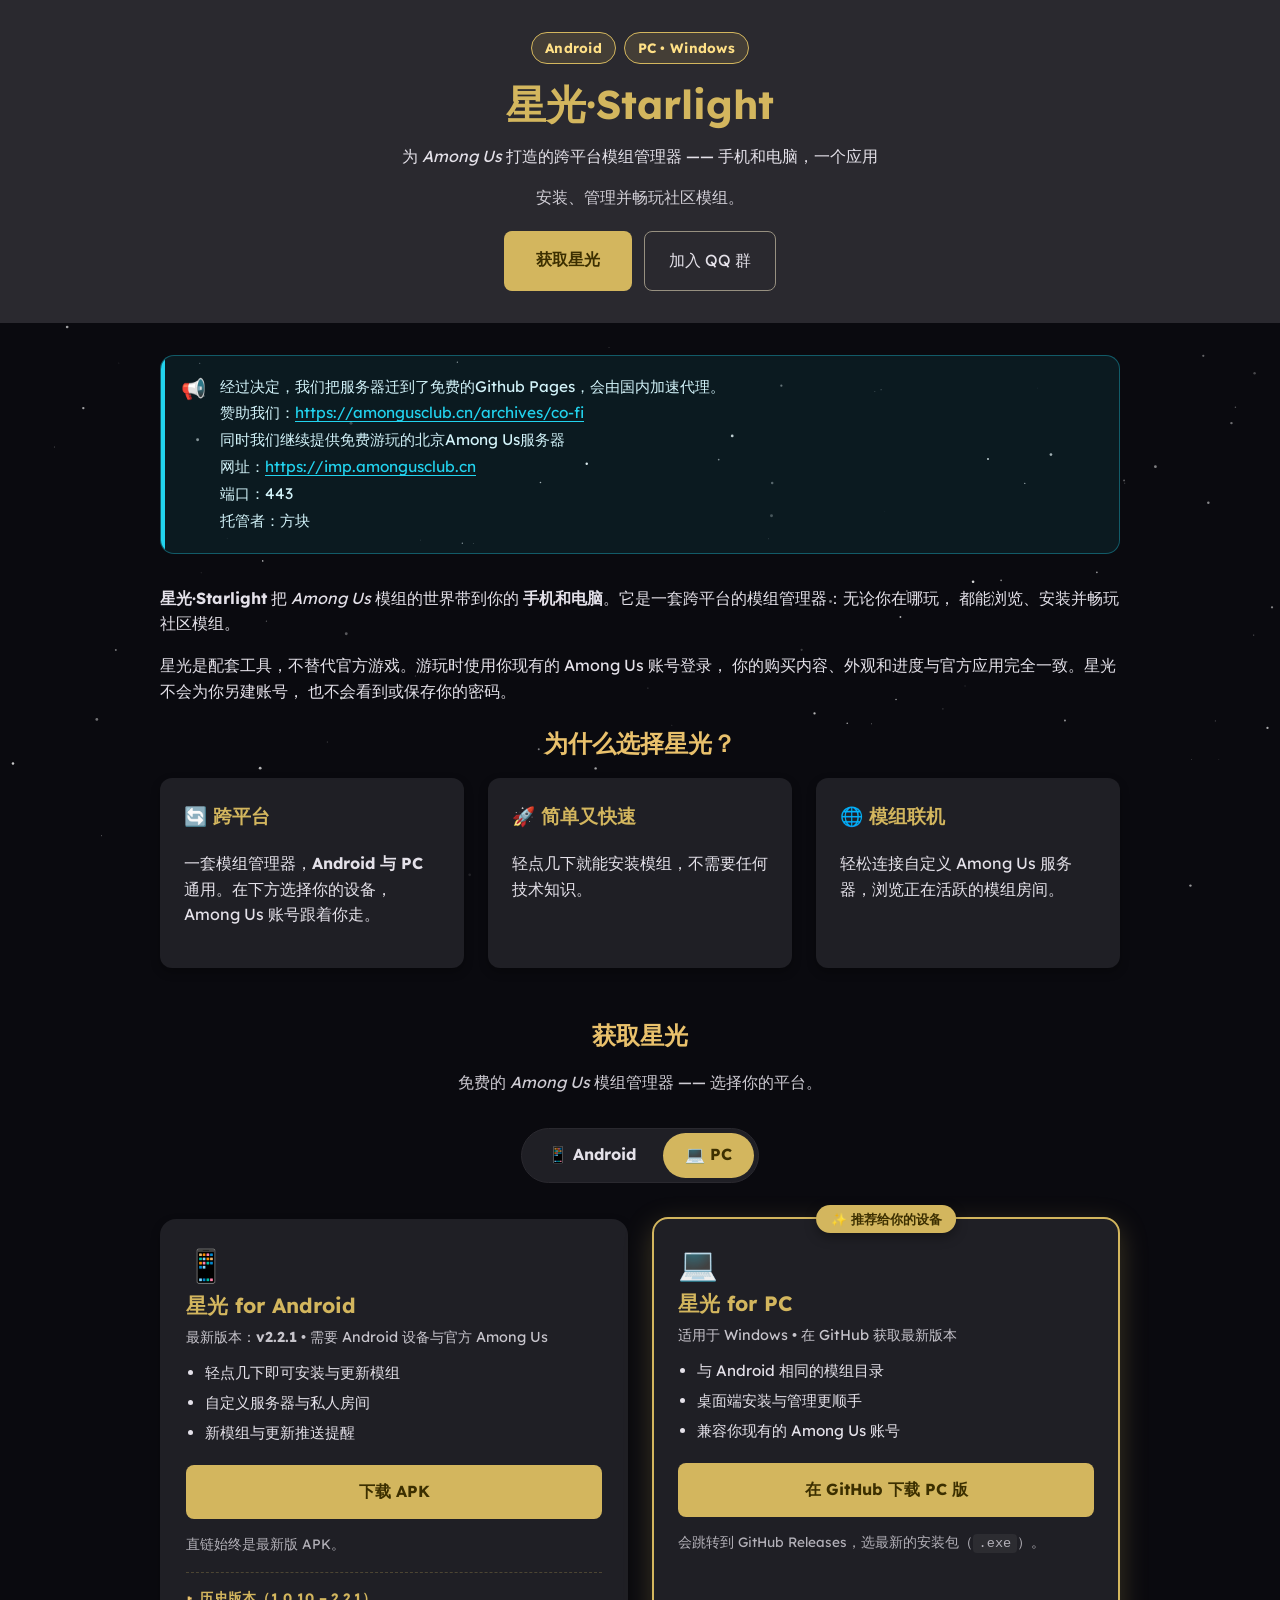
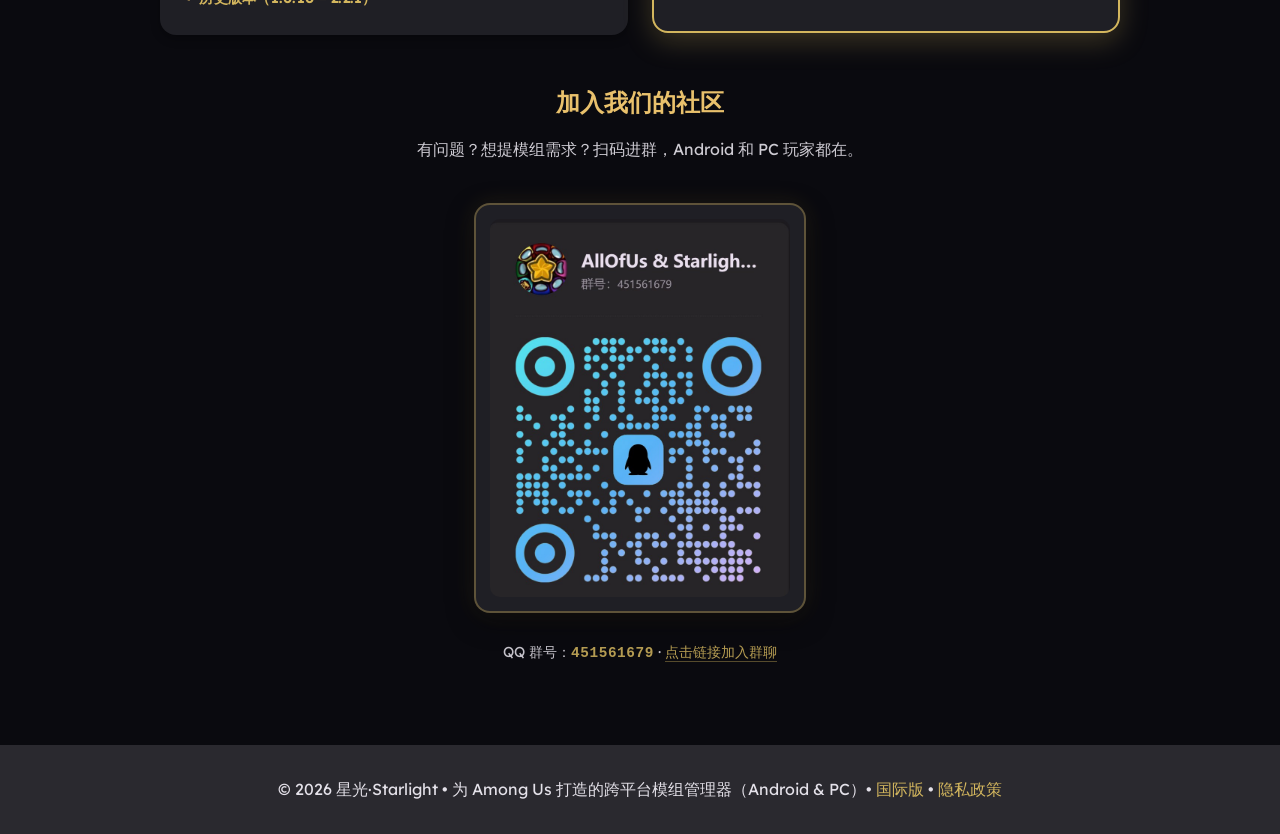
==== commit 184d3a51: "隐私政策按官方政策重写，样式表加版本号破缓存 - privacy-policy.html 以 allofus.dev/privacy-policy 为基础改写中文版，   保留 12 节结构与 GDP" ====
--- a/docs/index.html
+++ b/docs/index.html
@@ -8,7 +8,7 @@
   <meta name="description"
     content="星光·Starlight 是免费的 Among Us 跨平台模组管理器，支持 Android 与 PC。安装、管理并畅玩社区模组。">
   <link rel="icon" type="image/png" href="favicon.png">
-  <link rel="stylesheet" href="starlight.css">
+  <link rel="stylesheet" href="starlight.css?v=20261108">
 </head>
 
 <body>
--- a/docs/starlight.css
+++ b/docs/starlight.css
@@ -718,3 +718,38 @@
   background: rgba(211, 182, 94, .12);
   color: var(--secondary);
 }
+
+/* ===== 隐私政策：小标题与 GDPR 依据表 ===== */
+.policy h3 {
+  color: var(--onSurface);
+  font-size: 1rem;
+  margin: 1.5rem 0 .5rem;
+  padding-left: .6rem;
+  border-left: 3px solid rgba(211, 182, 94, .55);
+}
+.table-wrap {
+  overflow-x: auto;
+  margin: 1rem 0 1.2rem;
+  -webkit-overflow-scrolling: touch;
+}
+.policy-table {
+  width: 100%;
+  border-collapse: collapse;
+  font-size: .9rem;
+}
+.policy-table th,
+.policy-table td {
+  border: 1px solid rgba(211, 182, 94, .25);
+  padding: .6rem .85rem;
+  text-align: left;
+  vertical-align: top;
+}
+.policy-table th {
+  background: rgba(211, 182, 94, .12);
+  color: var(--secondary);
+  font-weight: 700;
+  white-space: nowrap;
+}
+.policy-table tbody tr:nth-child(even) td {
+  background: rgba(255, 255, 255, .025);
+}
